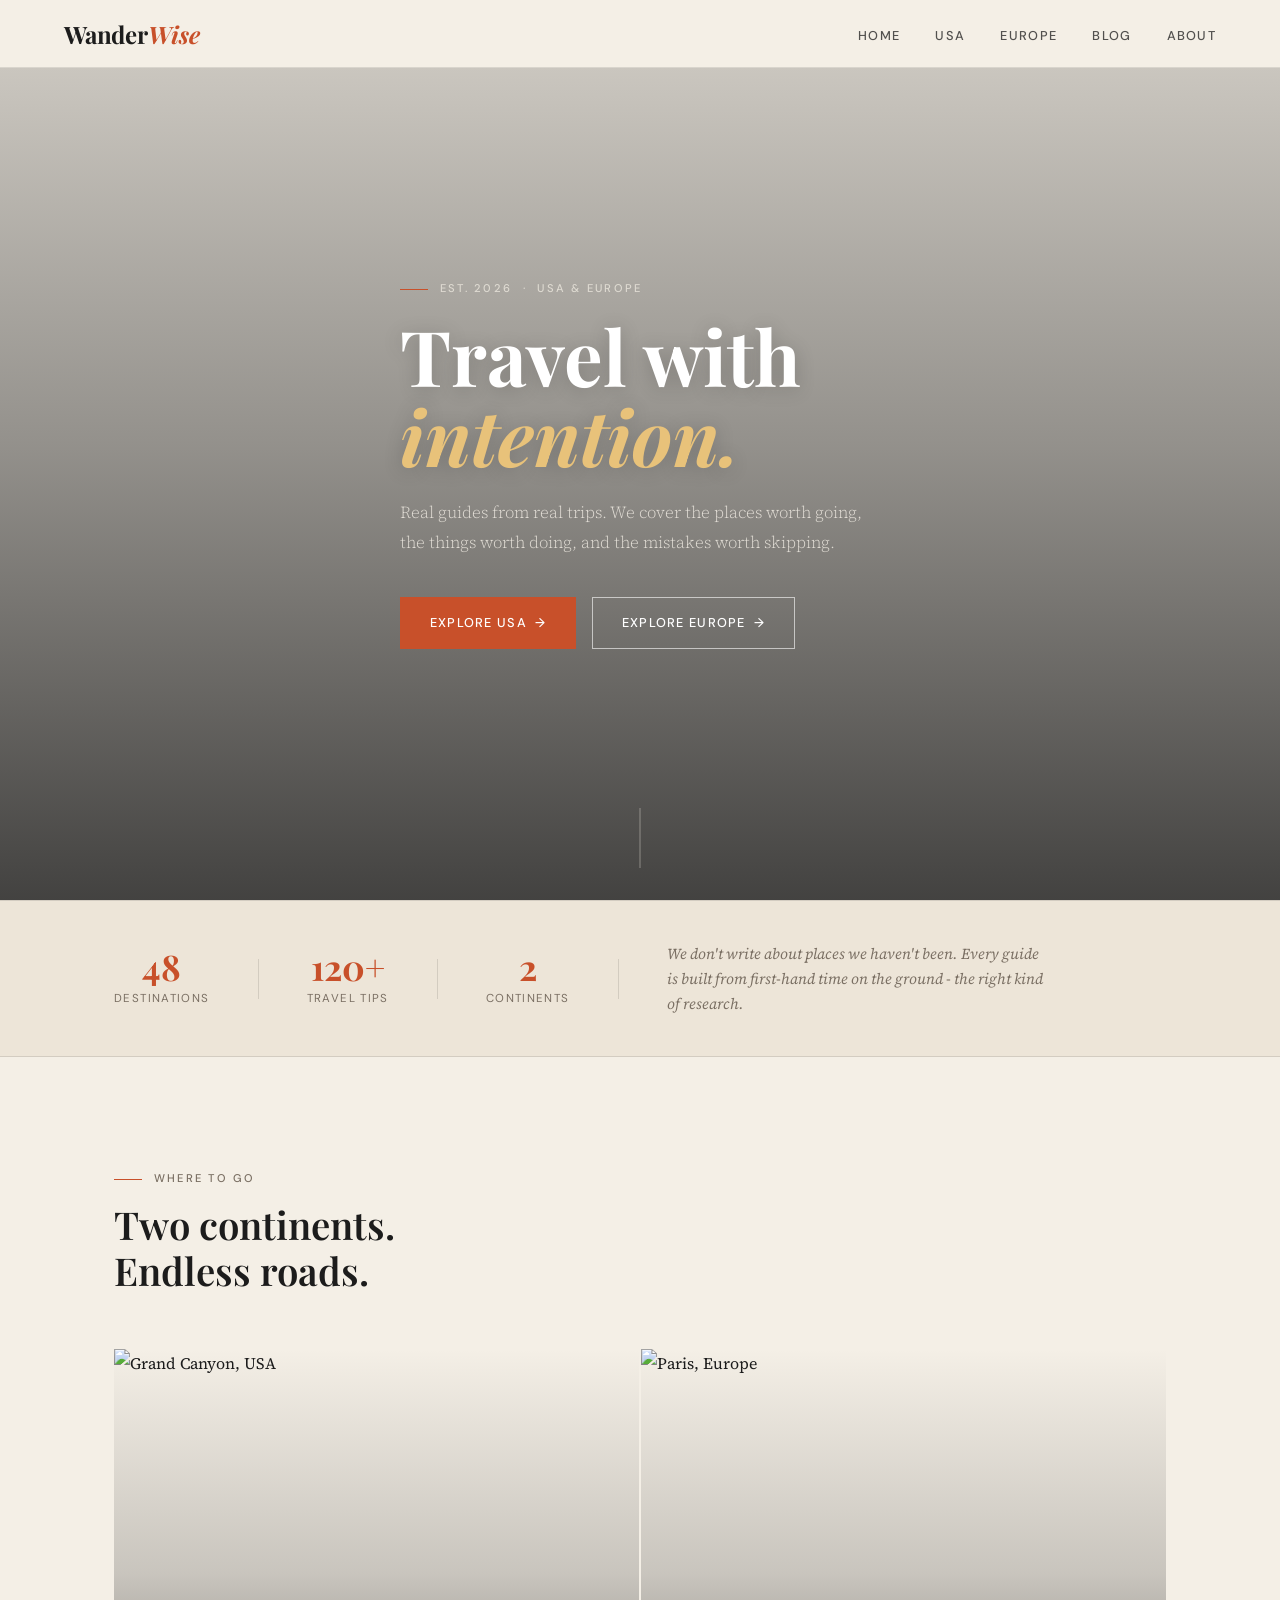
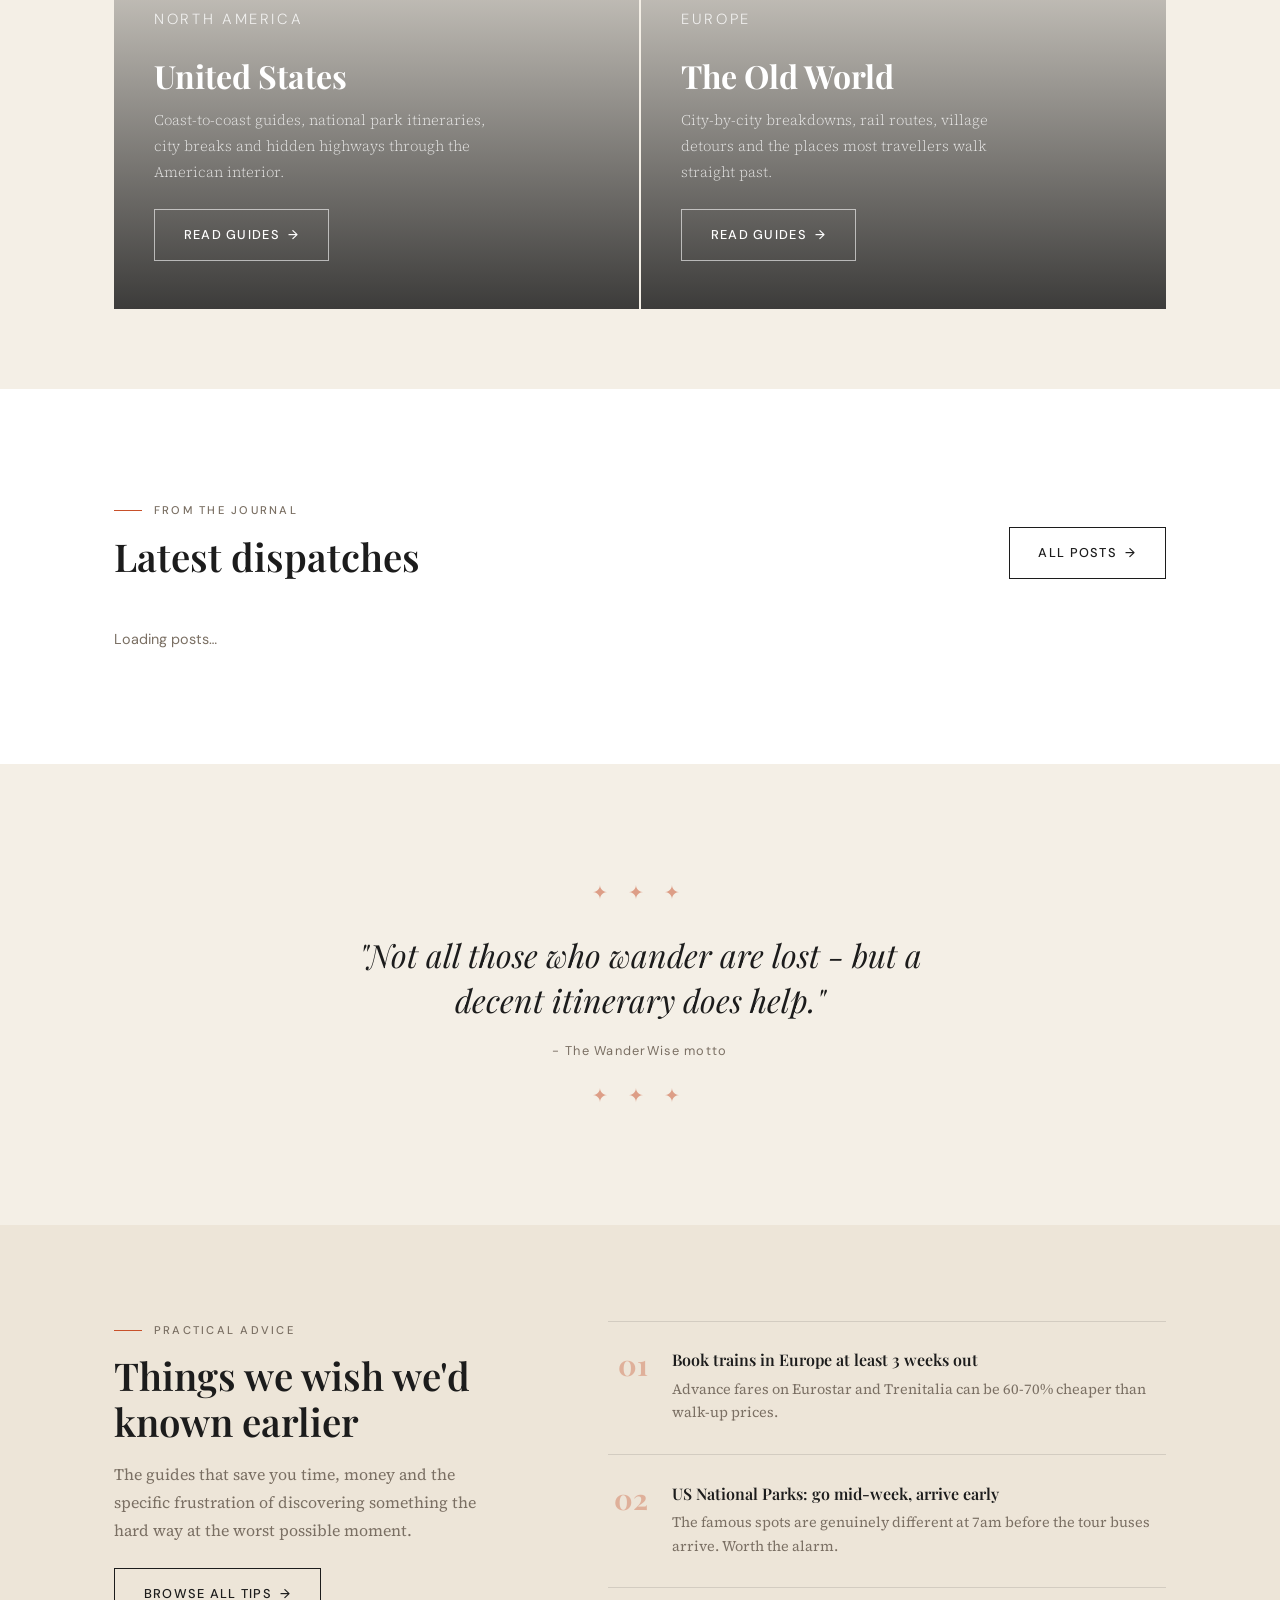
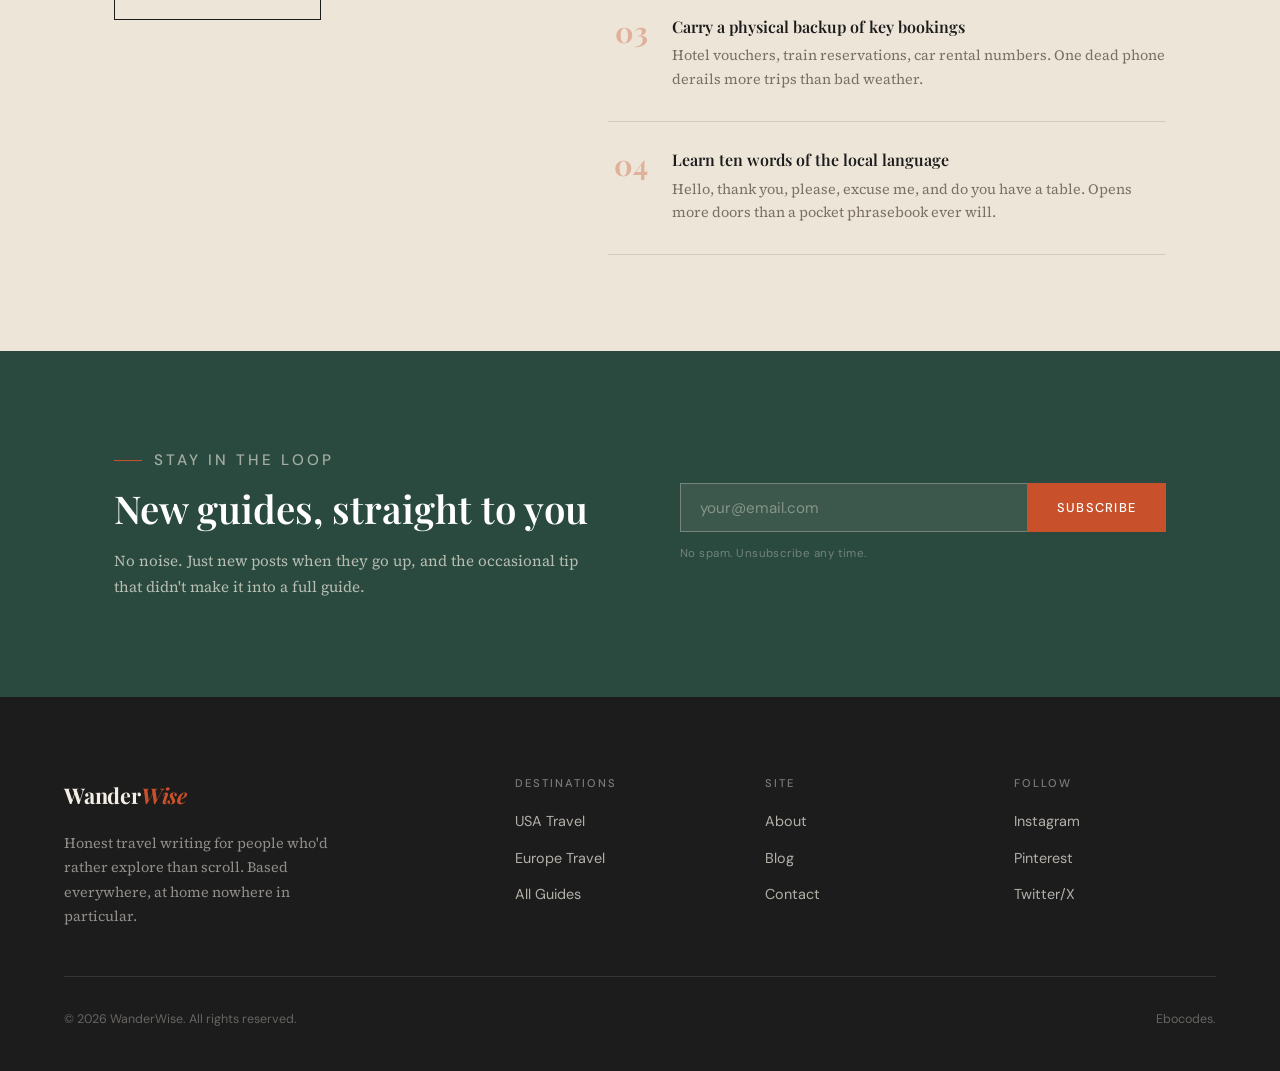
==== index.html @ 1369a779 "initial commit" ====
<!DOCTYPE html>
<html lang="en">

<head>
  <meta charset="UTF-8">
  <meta name="viewport" content="width=device-width, initial-scale=1.0">
  <title>WanderWise - Travel Guides for USA & Europe</title>
  <meta name="description" content="Honest travel guides, practical itineraries and tips for exploring the United States and Europe. Written by travellers, for travellers.">
  <link rel="stylesheet" href="css/global.css">
  <link rel="stylesheet" href="css/style.css">
  <link rel="apple-touch-icon" sizes="180x180" href="apple-touch-icon.png">
  <link rel="icon" type="image/png" sizes="32x32" href="favicon-32x32.png">
  <link rel="icon" type="image/png" sizes="16x16" href="favicon-16x16.png">
  <link rel="manifest" href="site.webmanifest">
</head>

<body>

  <!-- NAVIGATION -->
  <nav class="site-nav" role="navigation" aria-label="Main navigation">
    <a href="index.html" class="nav-logo">Wander<span>Wise</span></a>
    <ul class="nav-links" role="list">
      <li><a href="index.html">Home</a></li>
      <li><a href="pages/usa.html">USA</a></li>
      <li><a href="pages/europe.html">Europe</a></li>
      <li><a href="pages/blog.html">Blog</a></li>
      <li><a href="pages/about.html">About</a></li>
    </ul>
    <button class="nav-burger" id="nav-burger" aria-label="Open menu" aria-expanded="false">
      <span></span><span></span><span></span>
    </button>
  </nav>
  <div class="nav-drawer" id="nav-drawer" role="navigation" aria-label="Mobile navigation">
    <a href="index.html">Home</a>
    <a href="pages/usa.html">USA Travel</a>
    <a href="pages/europe.html">Europe Travel</a>
    <a href="pages/blog.html">Blog</a>
    <a href="pages/about.html">About</a>
  </div>

  <main>

    <!-- HERO -->
    <section class="hero" aria-label="Hero">
      <div class="hero-bg" aria-hidden="true">
        <img src="https://images.unsplash.com/photo-1476514525535-07fb3b4ae5f1?w=1600&q=85" alt="Aerial view of road through landscape" class="hero-img">
        <div class="hero-overlay"></div>
      </div>
      <div class="hero-content container">
        <div class="hero-text">
          <p class="section-label" style="color:rgba(244,239,230,0.7);">Est. 2026 &nbsp;·&nbsp; USA &amp; Europe</p>
          <h1>Travel with<br><em>intention.</em></h1>
          <p class="hero-sub">Real guides from real trips. We cover the places worth going, the things worth doing, and the mistakes worth skipping.</p>
          <div class="hero-ctas">
            <a href="pages/usa.html" class="btn btn-filled">Explore USA <span class="arr">→</span></a>
            <a href="pages/europe.html" class="btn btn-light">Explore Europe <span class="arr">→</span></a>
          </div>
        </div>
      </div>
      <div class="hero-scroll" aria-hidden="true"><span></span></div>
    </section>

    <!-- INTRO STRIP -->
    <section class="intro-strip">
      <div class="container">
        <div class="intro-strip-inner">
          <div class="intro-stat">
            <span class="stat-num">48</span>
            <span class="stat-label">Destinations</span>
          </div>
          <div class="intro-divider"></div>
          <div class="intro-stat">
            <span class="stat-num">120+</span>
            <span class="stat-label">Travel Tips</span>
          </div>
          <div class="intro-divider"></div>
          <div class="intro-stat">
            <span class="stat-num">2</span>
            <span class="stat-label">Continents</span>
          </div>
          <div class="intro-divider"></div>
          <p class="intro-tagline">We don't write about places we haven't been. Every guide is built from first-hand time on the ground - the right kind of research.</p>
        </div>
      </div>
    </section>

    <!-- FEATURED DESTINATIONS -->
    <section class="destinations-section">
      <div class="container">
        <div class="section-header">
          <p class="section-label">Where to go</p>
          <h2>Two continents.<br>Endless roads.</h2>
        </div>
        <div class="dest-grid">
          <a href="pages/usa.html" class="dest-card dest-usa">
            <div class="dest-img-wrap">
              <img src="https://images.unsplash.com/photo-1485738422979-f5c462d49f74?w=900&q=80" alt="Grand Canyon, USA" loading="lazy">
              <div class="dest-overlay"></div>
            </div>
            <div class="dest-body">
              <p class="dest-eyebrow">North America</p>
              <h3>United States</h3>
              <p>Coast-to-coast guides, national park itineraries, city breaks and hidden highways through the American interior.</p>
              <span class="dest-link btn btn-light">Read guides <span class="arr">→</span></span>
            </div>
          </a>
          <a href="pages/europe.html" class="dest-card dest-europe">
            <div class="dest-img-wrap">
              <img src="https://images.unsplash.com/photo-1499856871958-5b9627545d1a?w=900&q=80" alt="Paris, Europe" loading="lazy">
              <div class="dest-overlay"></div>
            </div>
            <div class="dest-body">
              <p class="dest-eyebrow">Europe</p>
              <h3>The Old World</h3>
              <p>City-by-city breakdowns, rail routes, village detours and the places most travellers walk straight past.</p>
              <span class="dest-link btn btn-light">Read guides <span class="arr">→</span></span>
            </div>
          </a>
        </div>
      </div>
    </section>

    <!-- LATEST POSTS -->
    <section class="posts-section">
      <div class="container">
        <div class="posts-header">
          <div>
            <p class="section-label">From the journal</p>
            <h2>Latest dispatches</h2>
          </div>
          <a href="pages/blog.html" class="btn btn-outline">All posts <span class="arr">→</span></a>
        </div>
        <div class="posts-grid" id="home-posts">
          <div class="posts-loading">Loading posts…</div>
        </div>
      </div>
    </section>

    <!-- PULL QUOTE -->
    <section class="quote-section">
      <div class="container">
        <div class="ornament">✦ ✦ ✦</div>
        <blockquote class="pull-quote">
          <p>"Not all those who wander are lost - but a decent itinerary does help."</p>
          <cite>- The WanderWise motto</cite>
        </blockquote>
        <div class="ornament">✦ ✦ ✦</div>
      </div>
    </section>

    <!-- TIPS PREVIEW -->
    <section class="tips-section">
      <div class="container">
        <div class="tips-inner">
          <div class="tips-text">
            <p class="section-label">Practical advice</p>
            <h2>Things we wish we'd known earlier</h2>
            <p>The guides that save you time, money and the specific frustration of discovering something the hard way at the worst possible moment.</p>
            <a href="pages/blog.html" class="btn btn-outline" style="margin-top:1.5rem">Browse all tips <span class="arr">→</span></a>
          </div>
          <div class="tips-list">
            <div class="tip-item"><span class="tip-num">01</span><div><h4>Book trains in Europe at least 3 weeks out</h4><p>Advance fares on Eurostar and Trenitalia can be 60-70% cheaper than walk-up prices.</p></div></div>
            <div class="tip-item"><span class="tip-num">02</span><div><h4>US National Parks: go mid-week, arrive early</h4><p>The famous spots are genuinely different at 7am before the tour buses arrive. Worth the alarm.</p></div></div>
            <div class="tip-item"><span class="tip-num">03</span><div><h4>Carry a physical backup of key bookings</h4><p>Hotel vouchers, train reservations, car rental numbers. One dead phone derails more trips than bad weather.</p></div></div>
            <div class="tip-item"><span class="tip-num">04</span><div><h4>Learn ten words of the local language</h4><p>Hello, thank you, please, excuse me, and do you have a table. Opens more doors than a pocket phrasebook ever will.</p></div></div>
          </div>
        </div>
      </div>
    </section>

    <!-- NEWSLETTER -->
    <section class="newsletter-section">
      <div class="container">
        <div class="newsletter-inner">
          <div class="newsletter-text">
            <p class="section-label" style="color:rgba(244,239,230,0.6);">Stay in the loop</p>
            <h2>New guides, straight to you</h2>
            <p>No noise. Just new posts when they go up, and the occasional tip that didn't make it into a full guide.</p>
          </div>
          <form class="newsletter-form" onsubmit="handleSubscribe(event)">
            <div class="newsletter-field">
              <input type="email" placeholder="your@email.com" required aria-label="Email address">
              <button type="submit" class="btn btn-filled">Subscribe</button>
            </div>
            <p class="newsletter-small">No spam. Unsubscribe any time.</p>
          </form>
        </div>
      </div>
    </section>

  </main>

  <!-- FOOTER -->
  <footer class="site-footer">
    <div class="footer-grid">
      <div class="footer-brand">
        <a href="index.html" class="nav-logo">Wander<span>Wise</span></a>
        <p>Honest travel writing for people who'd rather explore than scroll. Based everywhere, at home nowhere in particular.</p>
      </div>
      <div class="footer-col"><h4>Destinations</h4><a href="pages/usa.html">USA Travel</a><a href="pages/europe.html">Europe Travel</a><a href="pages/blog.html">All Guides</a></div>
      <div class="footer-col"><h4>Site</h4><a href="pages/about.html">About</a><a href="pages/blog.html">Blog</a><a href="pages/about.html#contact">Contact</a></div>
      <div class="footer-col"><h4>Follow</h4><a href="#">Instagram</a><a href="#">Pinterest</a><a href="#">Twitter/X</a></div>
    </div>
    <div class="footer-bottom">
      <span>© 2026 WanderWise. All rights reserved.</span>
      <span>Ebocodes.</span>
    </div>
  </footer>

  <script type="module">
    import '/js/global.js';

    async function init() {
      const grid = document.getElementById('home-posts');
      await WW.seedIfEmpty();
      const posts = await WW.getPosts();
      const latest = posts.slice(0, 3);
      if (!latest.length) {
        grid.innerHTML = '<p style="color:var(--warm-grey);font-family:var(--sans);font-size:0.9rem;">No posts yet. Check back soon.</p>';
        return;
      }
      grid.innerHTML = latest.map((p, i) =>
        `<div class="home-post-card${i === 0 ? ' home-post-featured' : ''}">${WW.renderCard(p)}</div>`
      ).join('');
    }
    init();

    window.handleSubscribe = (e) => {
      e.preventDefault();
      const btn = e.target.querySelector('button');
      btn.textContent = 'Subscribed ✓';
      btn.disabled = true;
      e.target.querySelector('input').value = '';
    };
  </script>
</body>
</html>
---- css/global.css ----
@import url('https://fonts.googleapis.com/css2?family=Playfair+Display:ital,wght@0,400;0,600;0,700;1,400;1,600&family=Source+Serif+4:ital,opsz,wght@0,8..60,300;0,8..60,400;0,8..60,600;1,8..60,300;1,8..60,400&family=DM+Sans:wght@300;400;500&display=swap');

/* ── TOKENS ── */
:root {
  --ink: #1C1C1C;
  --parchment: #F4EFE6;
  --parchment2: #EDE5D8;
  --sienna: #C8502A;
  --sienna-d: #A83E1E;
  --forest: #2B4A3F;
  --gold: #D4A84B;
  --warm-grey: #7A6F63;
  --white: #FFFFFF;
  --border: rgba(28, 28, 28, 0.12);

  --serif-display: 'Playfair Display', Georgia, serif;
  --serif-body: 'Source Serif 4', Georgia, serif;
  --sans: 'DM Sans', system-ui, sans-serif;

  --nav-h: 68px;
  --max-w: 1180px;
  --col: 680px;
}

/* ── RESET ── */
*,
*::before,
*::after {
  box-sizing: border-box;
  margin: 0;
  padding: 0;
}

html {
  scroll-behavior: smooth;
  font-size: 16px;
}

body {
  font-family: var(--serif-body);
  background: var(--parchment);
  color: var(--ink);
  line-height: 1.75;
  -webkit-font-smoothing: antialiased;
  -moz-osx-font-smoothing: grayscale;
}

img {
  display: block;
  max-width: 100%;
  height: auto;
}

a {
  color: inherit;
  text-decoration: none;
}

ul {
  list-style: none;
}

button {
  cursor: pointer;
  font-family: inherit;
  border: none;
  background: none;
}

/* ── GLOBAL NAV ── */
.site-nav {
  position: fixed;
  top: 0;
  left: 0;
  right: 0;
  z-index: 200;
  height: var(--nav-h);
  display: flex;
  align-items: center;
  justify-content: space-between;
  padding: 0 5vw;
  background: var(--parchment);
  border-bottom: 1px solid var(--border);
  transition: box-shadow 0.4s;
}

.site-nav.raised {
  box-shadow: 0 2px 28px rgba(28, 28, 28, 0.07);
}

.nav-logo {
  font-family: var(--serif-display);
  font-size: 1.5rem;
  font-weight: 700;
  color: var(--ink);
  letter-spacing: -0.01em;
}

.nav-logo span {
  color: var(--sienna);
  font-style: italic;
}

.nav-links {
  display: flex;
  align-items: center;
  gap: 2.2rem;
}

.nav-links a {
  font-family: var(--sans);
  font-size: 0.8rem;
  font-weight: 500;
  letter-spacing: 0.1em;
  text-transform: uppercase;
  color: var(--ink);
  opacity: 0.75;
  transition: opacity 0.2s, color 0.2s;
  position: relative;
}

.nav-links a::after {
  content: '';
  position: absolute;
  bottom: -3px;
  left: 0;
  right: 100%;
  height: 1px;
  background: var(--sienna);
  transition: right 0.3s ease;
}

.nav-links a:hover {
  opacity: 1;
}

.nav-links a:hover::after {
  right: 0;
}

.nav-links a.active {
  opacity: 1;
  color: var(--sienna);
}

.nav-burger {
  display: none;
  flex-direction: column;
  gap: 5px;
  padding: 4px;
  background: none;
  border: none;
}

.nav-burger span {
  display: block;
  width: 22px;
  height: 1.5px;
  background: var(--ink);
  transition: 0.3s;
}

/* ── MOBILE NAV DRAWER ── */
.nav-drawer {
  display: none;
  position: fixed;
  top: var(--nav-h);
  left: 0;
  right: 0;
  background: var(--parchment);
  border-bottom: 1px solid var(--border);
  padding: 1.5rem 5vw 2rem;
  z-index: 199;
  flex-direction: column;
  gap: 1.2rem;
}

.nav-drawer.open {
  display: flex;
}

.nav-drawer a {
  font-family: var(--sans);
  font-size: 1rem;
  font-weight: 500;
  letter-spacing: 0.08em;
  text-transform: uppercase;
  color: var(--ink);
  opacity: 0.8;
}

/* ── LAYOUT HELPERS ── */
.container {
  max-width: var(--max-w);
  margin: 0 auto;
  padding: 0 5vw;
}

.col-text {
  max-width: var(--col);
  margin: 0 auto;
}

/* ── SECTION LABELS ── */
.section-label {
  font-family: var(--sans);
  font-size: 0.7rem;
  font-weight: 500;
  letter-spacing: 0.2em;
  text-transform: uppercase;
  color: var(--warm-grey);
  display: flex;
  align-items: center;
  gap: 0.75rem;
}

.section-label::before {
  content: '';
  display: inline-block;
  width: 28px;
  height: 1px;
  background: var(--sienna);
}

/* ── HEADINGS ── */
h1,
h2,
h3,
h4 {
  font-family: var(--serif-display);
  line-height: 1.2;
}

h1 {
  font-size: clamp(2.4rem, 5vw, 4rem);
  font-weight: 700;
}

h2 {
  font-size: clamp(1.8rem, 3vw, 2.6rem);
  font-weight: 600;
}

h3 {
  font-size: clamp(1.2rem, 2vw, 1.5rem);
  font-weight: 600;
}

/* ── BUTTONS ── */
.btn {
  display: inline-flex;
  align-items: center;
  gap: 0.5rem;
  font-family: var(--sans);
  font-size: 0.8rem;
  font-weight: 500;
  letter-spacing: 0.1em;
  text-transform: uppercase;
  padding: 0.85rem 1.8rem;
  border: 1.5px solid currentColor;
  transition: background 0.25s, color 0.25s;
}

.btn-filled {
  background: var(--sienna);
  color: var(--white);
  border-color: var(--sienna);
}

.btn-filled:hover {
  background: var(--sienna-d);
  border-color: var(--sienna-d);
}

.btn-outline {
  color: var(--ink);
}

.btn-outline:hover {
  background: var(--ink);
  color: var(--parchment);
}

.btn-light {
  color: var(--white);
  border-color: rgba(255, 255, 255, 0.6);
}

.btn-light:hover {
  background: var(--white);
  color: var(--ink);
}

/* Arrow icon on buttons */
.btn .arr {
  font-style: normal;
  transition: transform 0.25s;
}

.btn:hover .arr {
  transform: translateX(4px);
}

/* ── POST CARDS ── */
.post-card {
  display: block;
}

.post-card-img {
  width: 100%;
  aspect-ratio: 16/10;
  object-fit: cover;
  transition: transform 0.5s ease;
}

.post-card-wrap {
  overflow: hidden;
}

.post-card:hover .post-card-img {
  transform: scale(1.04);
}

.post-card-meta {
  display: flex;
  align-items: center;
  gap: 0.75rem;
  margin: 1rem 0 0.5rem;
  font-family: var(--sans);
  font-size: 0.72rem;
  font-weight: 500;
  letter-spacing: 0.12em;
  text-transform: uppercase;
  color: var(--warm-grey);
}

.post-card-cat {
  color: var(--sienna);
  border-bottom: 1px solid var(--sienna);
  padding-bottom: 1px;
}

.post-card h3 {
  font-size: 1.15rem;
  font-weight: 600;
  line-height: 1.3;
  margin-bottom: 0.5rem;
  transition: color 0.2s;
}

.post-card:hover h3 {
  color: var(--sienna);
}

.post-card p {
  font-size: 0.9rem;
  color: var(--warm-grey);
  line-height: 1.65;
  display: -webkit-box;
  -webkit-line-clamp: 2;
  -webkit-box-orient: vertical;
  overflow: hidden;
}

/* ── FOOTER ── */
.site-footer {
  background: var(--ink);
  color: var(--parchment);
  padding: 5rem 5vw 2.5rem;
}

.footer-grid {
  max-width: var(--max-w);
  margin: 0 auto;
  display: grid;
  grid-template-columns: 2fr 1fr 1fr 1fr;
  gap: 3rem;
  padding-bottom: 3rem;
  border-bottom: 1px solid rgba(244, 239, 230, 0.12);
}

.footer-brand .nav-logo {
  color: var(--parchment);
  font-size: 1.35rem;
}

.footer-brand p {
  font-size: 0.9rem;
  color: rgba(244, 239, 230, 0.55);
  margin-top: 1rem;
  max-width: 280px;
  line-height: 1.7;
  font-family: var(--serif-body);
}

.footer-col h4 {
  font-family: var(--sans);
  font-size: 0.7rem;
  font-weight: 500;
  letter-spacing: 0.18em;
  text-transform: uppercase;
  color: rgba(244, 239, 230, 0.45);
  margin-bottom: 1.2rem;
}

.footer-col a {
  display: block;
  font-family: var(--sans);
  font-size: 0.9rem;
  color: rgba(244, 239, 230, 0.7);
  margin-bottom: 0.7rem;
  transition: color 0.2s;
}

.footer-col a:hover {
  color: var(--parchment);
}

.footer-bottom {
  max-width: var(--max-w);
  margin: 2rem auto 0;
  display: flex;
  justify-content: space-between;
  align-items: center;
  font-family: var(--sans);
  font-size: 0.78rem;
  color: rgba(244, 239, 230, 0.35);
}

/* ── DIVIDERS ── */
.ornament {
  text-align: center;
  color: var(--sienna);
  font-size: 1.2rem;
  letter-spacing: 0.5rem;
  margin: 1rem 0;
  opacity: 0.5;
}

/* ── RESPONSIVE ── */
@media (max-width: 900px) {
  .nav-links {
    display: none;
  }

  .nav-burger {
    display: flex;
  }

  .footer-grid {
    grid-template-columns: 1fr 1fr;
  }
}

@media (max-width: 560px) {
  .footer-grid {
    grid-template-columns: 1fr;
  }

  .footer-bottom {
    flex-direction: column;
    gap: 0.5rem;
    text-align: center;
  }
}
---- css/style.css ----
/* home.css */

/* ── HERO ── */
.hero {
  position: relative;
  min-height: 100vh;
  display: flex;
  align-items: center;
  padding-top: calc(var(--nav-h) + 2rem);
  padding-bottom: 8vh;
  overflow: hidden;
}

.hero-bg {
  position: absolute;
  inset: 0;
  z-index: 0;
}

.hero-img {
  width: 100%;
  height: 100%;
  object-fit: cover;
  object-position: center 40%;
}

.hero-overlay {
  position: absolute;
  inset: 0;
  background: linear-gradient(to top,
      rgba(28, 28, 28, 0.82) 0%,
      rgba(28, 28, 28, 0.45) 50%,
      rgba(28, 28, 28, 0.15) 100%);
}

.hero-content {
  position: relative;
  z-index: 1;
}

.hero-text {
  max-width: 620px;
}

.hero-text h1 {
  color: var(--white);
  font-size: clamp(3rem, 6vw, 5rem);
  line-height: 1.05;
  margin: 1rem 0 1.4rem;
  text-shadow: 0 2px 20px rgba(0, 0, 0, 0.2);
}

.hero-text h1 em {
  font-style: italic;
  color: #e8c27a;
}

.hero-sub {
  color: rgba(244, 239, 230, 0.82);
  font-size: 1.05rem;
  max-width: 480px;
  margin-bottom: 2.5rem;
  font-weight: 300;
}

.hero-ctas {
  display: flex;
  flex-wrap: wrap;
  gap: 1rem;
}

/* Scroll indicator */
.hero-scroll {
  position: absolute;
  bottom: 2rem;
  left: 50%;
  transform: translateX(-50%);
  z-index: 1;
}

.hero-scroll span {
  display: block;
  width: 1px;
  height: 60px;
  background: rgba(244, 239, 230, 0.4);
  margin: 0 auto;
  animation: scrollPulse 2.2s ease-in-out infinite;
}

@keyframes scrollPulse {

  0%,
  100% {
    transform: scaleY(1);
    opacity: 0.4;
  }

  50% {
    transform: scaleY(0.4) translateY(-10px);
    opacity: 0.9;
  }
}

/* ── INTRO STRIP ── */
.intro-strip {
  background: var(--parchment2);
  border-top: 1px solid var(--border);
  border-bottom: 1px solid var(--border);
  padding: 2.5rem 0;
}

.intro-strip-inner {
  display: flex;
  align-items: center;
  gap: 3rem;
  flex-wrap: wrap;
}

.intro-stat {
  display: flex;
  flex-direction: column;
  align-items: center;
  flex-shrink: 0;
}

.stat-num {
  font-family: var(--serif-display);
  font-size: 2.2rem;
  font-weight: 700;
  color: var(--sienna);
  line-height: 1;
}

.stat-label {
  font-family: var(--sans);
  font-size: 0.72rem;
  letter-spacing: 0.12em;
  text-transform: uppercase;
  color: var(--warm-grey);
  margin-top: 0.3rem;
}

.intro-divider {
  width: 1px;
  height: 40px;
  background: var(--border);
  flex-shrink: 0;
}

.intro-tagline {
  font-size: 0.95rem;
  color: var(--warm-grey);
  font-style: italic;
  max-width: 380px;
  line-height: 1.65;
}

/* ── DESTINATIONS ── */
.destinations-section {
  padding: 7rem 0 5rem;
}

.section-header {
  margin-bottom: 3.5rem;
}

.section-header h2 {
  margin-top: 0.75rem;
}

.dest-grid {
  display: grid;
  grid-template-columns: 1fr 1fr;
  gap: 2px;
}

.dest-card {
  position: relative;
  overflow: hidden;
  min-height: 560px;
  display: flex;
  align-items: flex-end;
}

.dest-img-wrap {
  position: absolute;
  inset: 0;
}

.dest-img-wrap img {
  width: 100%;
  height: 100%;
  object-fit: cover;
  transition: transform 0.7s cubic-bezier(0.25, 0.46, 0.45, 0.94);
}

.dest-card:hover .dest-img-wrap img {
  transform: scale(1.06);
}

.dest-overlay {
  position: absolute;
  inset: 0;
  background: linear-gradient(to top, rgba(28, 28, 28, 0.85) 0%, rgba(28, 28, 28, 0.2) 60%, transparent 100%);
  transition: opacity 0.4s;
}

.dest-card:hover .dest-overlay {
  opacity: 0.9;
}

.dest-body {
  position: relative;
  z-index: 1;
  padding: 3rem 2.5rem;
  color: var(--white);
}

.dest-eyebrow {
  font-family: var(--sans);
  font-size: 0.7rem;
  letter-spacing: 0.18em;
  text-transform: uppercase;
  opacity: 0.65;
  margin-bottom: 0.5rem;
}

.dest-body h3 {
  font-size: 2rem;
  font-weight: 700;
  margin-bottom: 0.8rem;
  color: var(--white);
}

.dest-body p {
  font-size: 0.92rem;
  opacity: 0.8;
  max-width: 340px;
  margin-bottom: 1.5rem;
  font-weight: 300;
}

.dest-link {
  pointer-events: none;
}

/* ── POSTS ── */
.posts-section {
  padding: 7rem 0;
  background: var(--white);
}

.posts-header {
  display: flex;
  justify-content: space-between;
  align-items: flex-end;
  margin-bottom: 3rem;
  gap: 1rem;
  flex-wrap: wrap;
}

.posts-header h2 {
  margin-top: 0.75rem;
}

.posts-grid {
  display: grid;
  grid-template-columns: repeat(3, 1fr);
  gap: 2.5rem 2rem;
}

.home-post-card {}

.home-post-featured {}

.posts-loading {
  font-family: var(--sans);
  font-size: 0.9rem;
  color: var(--warm-grey);
  grid-column: 1/-1;
}

/* ── PULL QUOTE ── */
.quote-section {
  padding: 6rem 0;
  text-align: center;
}

.pull-quote p {
  font-family: var(--serif-display);
  font-size: clamp(1.4rem, 3vw, 2rem);
  font-style: italic;
  font-weight: 400;
  color: var(--ink);
  max-width: 640px;
  margin: 1.5rem auto 0.75rem;
  line-height: 1.4;
}

.pull-quote cite {
  font-family: var(--sans);
  font-size: 0.8rem;
  letter-spacing: 0.1em;
  color: var(--warm-grey);
  font-style: normal;
}

/* ── TIPS ── */
.tips-section {
  padding: 6rem 0;
  background: var(--parchment2);
}

.tips-inner {
  display: grid;
  grid-template-columns: 1fr 1.4fr;
  gap: 6rem;
  align-items: start;
}

.tips-text h2 {
  margin-top: 0.75rem;
  margin-bottom: 1rem;
}

.tips-text p {
  color: var(--warm-grey);
}

.tips-list {
  display: flex;
  flex-direction: column;
  gap: 0;
}

.tip-item {
  display: flex;
  gap: 1.5rem;
  align-items: flex-start;
  padding: 1.8rem 0;
  border-bottom: 1px solid var(--border);
}

.tip-item:first-child {
  border-top: 1px solid var(--border);
}

.tip-num {
  font-family: var(--serif-display);
  font-size: 1.8rem;
  font-weight: 700;
  color: var(--sienna);
  opacity: 0.35;
  line-height: 1;
  flex-shrink: 0;
  width: 2.5rem;
  text-align: right;
}

.tip-item h4 {
  font-size: 1rem;
  font-weight: 600;
  margin-bottom: 0.4rem;
  line-height: 1.3;
}

.tip-item p {
  font-size: 0.9rem;
  color: var(--warm-grey);
  line-height: 1.65;
  margin: 0;
}

/* ── NEWSLETTER ── */
.newsletter-section {
  background: var(--forest);
  padding: 6rem 0;
  color: var(--white);
}

.newsletter-inner {
  display: grid;
  grid-template-columns: 1fr 1fr;
  gap: 5rem;
  align-items: center;
}

.newsletter-text h2 {
  color: var(--white);
  margin: 0.75rem 0 1rem;
}

.newsletter-text p {
  color: rgba(244, 239, 230, 0.7);
  font-size: 0.95rem;
}

.newsletter-field {
  display: flex;
  gap: 0;
}

.newsletter-field input {
  flex: 1;
  padding: 0.85rem 1.2rem;
  border: 1.5px solid rgba(244, 239, 230, 0.3);
  border-right: none;
  background: rgba(244, 239, 230, 0.08);
  color: var(--white);
  font-family: var(--sans);
  font-size: 0.95rem;
  outline: none;
  transition: border-color 0.2s;
}

.newsletter-field input::placeholder {
  color: rgba(244, 239, 230, 0.4);
}

.newsletter-field input:focus {
  border-color: rgba(244, 239, 230, 0.6);
}

.newsletter-field .btn-filled {
  flex-shrink: 0;
  white-space: nowrap;
}

.newsletter-small {
  font-family: var(--sans);
  font-size: 0.72rem;
  color: rgba(244, 239, 230, 0.35);
  margin-top: 0.75rem;
  letter-spacing: 0.04em;
}

/* ── RESPONSIVE ── */
@media (max-width: 900px) {
  .dest-grid {
    grid-template-columns: 1fr;
    gap: 2px;
  }

  .dest-card {
    min-height: 420px;
  }

  .posts-grid {
    grid-template-columns: 1fr 1fr;
  }

  .tips-inner {
    grid-template-columns: 1fr;
    gap: 3rem;
  }

  .newsletter-inner {
    grid-template-columns: 1fr;
    gap: 2.5rem;
  }

  .intro-strip-inner {
    justify-content: center;
  }
}

@media (max-width: 600px) {
  .posts-grid {
    grid-template-columns: 1fr;
  }

  .newsletter-field {
    flex-direction: column;
  }

  .newsletter-field input {
    border-right: 1.5px solid rgba(244, 239, 230, 0.3);
    border-bottom: none;
  }

  .hero-ctas {
    flex-direction: column;
  }

  .posts-header {
    flex-direction: column;
    align-items: flex-start;
  }
}
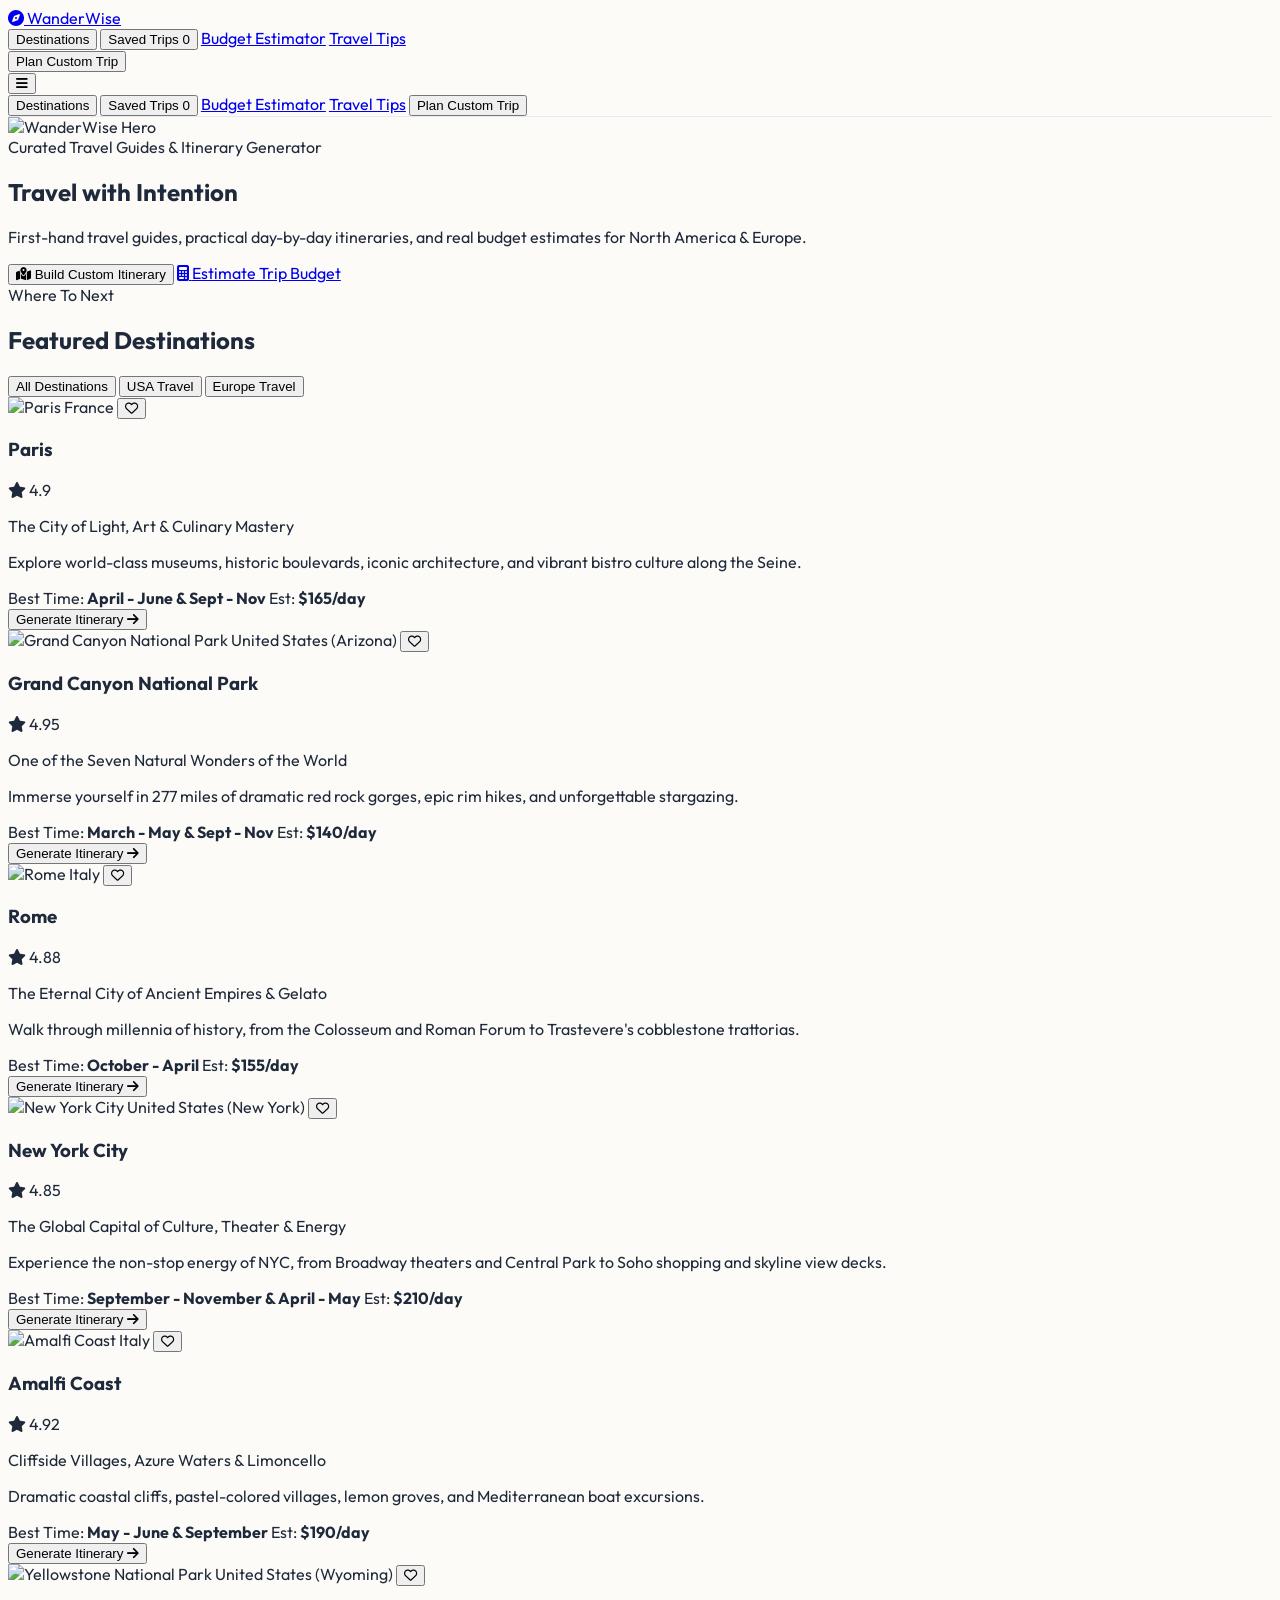
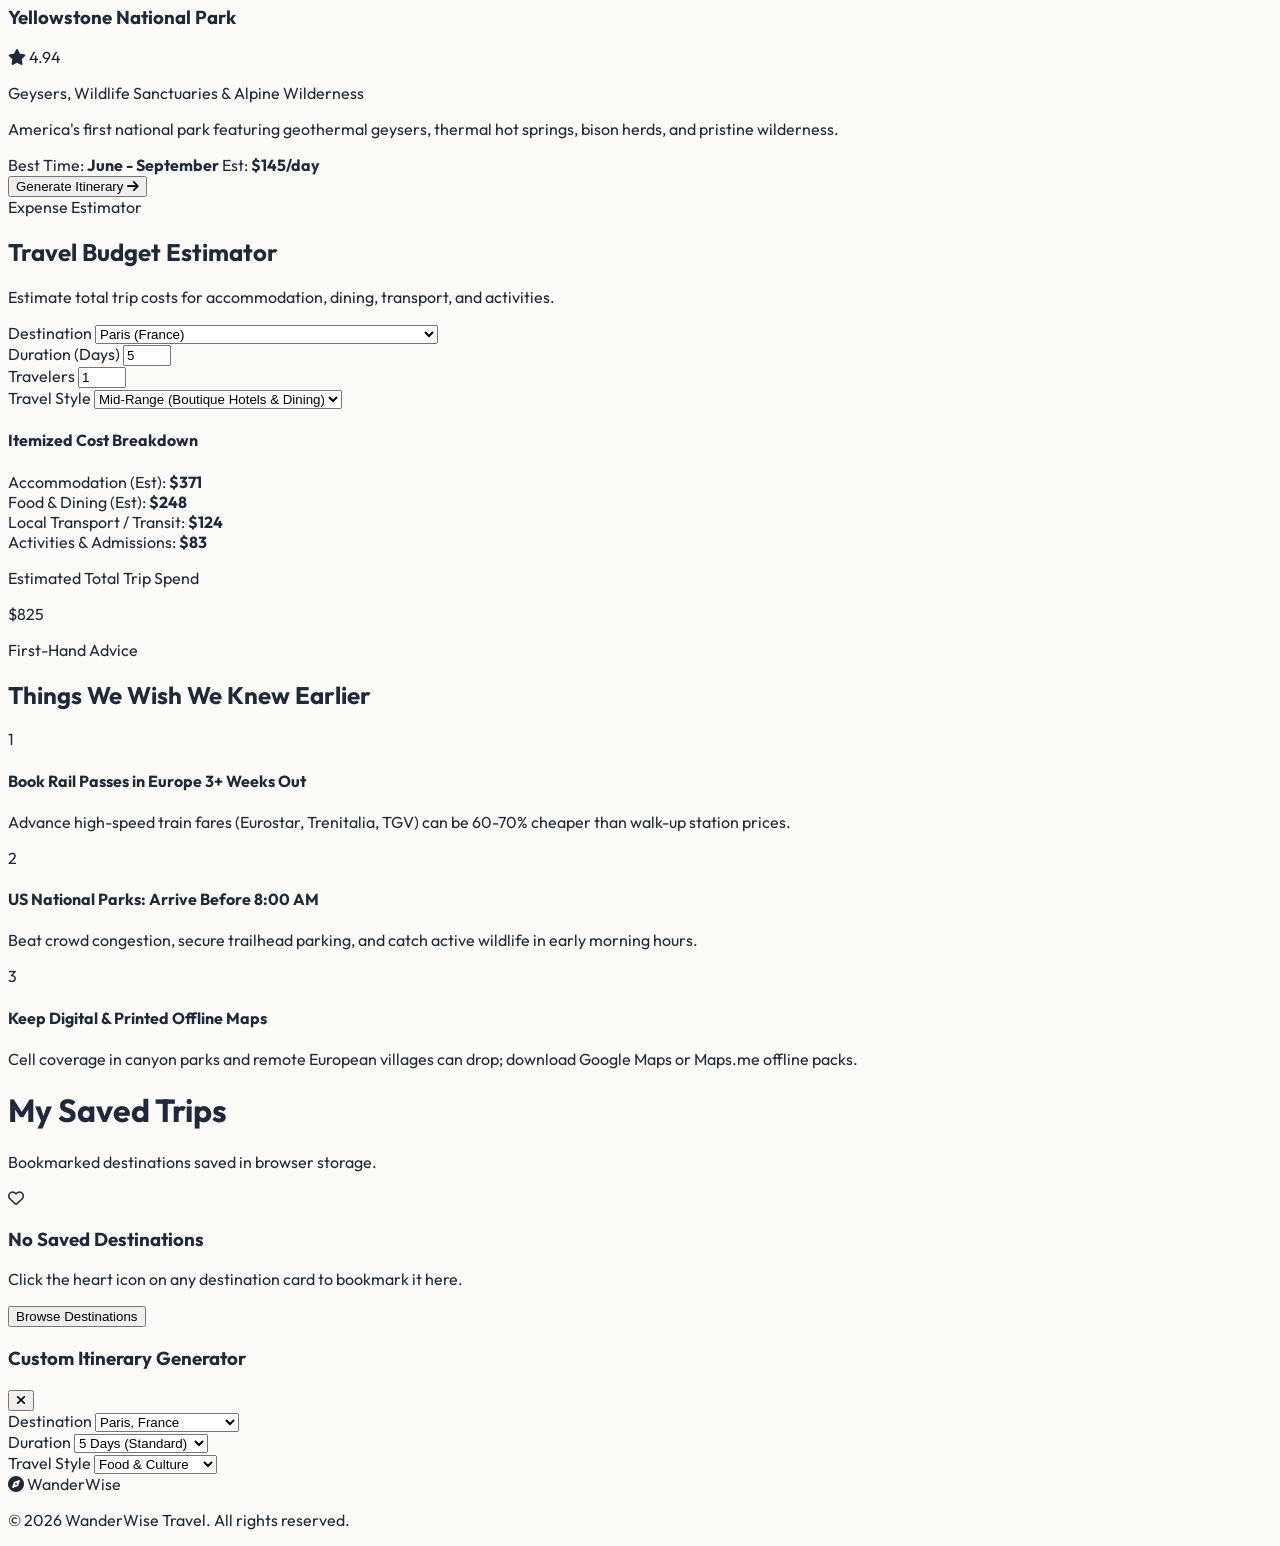
==== commit 1c0223a4: "Refactor architecture into clean modules and add interactive itinerary generator & travel budget cal" ====
--- a/index.html
+++ b/index.html
@@ -1,237 +1,333 @@
 <!DOCTYPE html>
 <html lang="en">
-
 <head>
-  <meta charset="UTF-8">
-  <meta name="viewport" content="width=device-width, initial-scale=1.0">
-  <title>WanderWise - Travel Guides for USA & Europe</title>
-  <meta name="description" content="Honest travel guides, practical itineraries and tips for exploring the United States and Europe. Written by travellers, for travellers.">
-  <link rel="stylesheet" href="css/global.css">
-  <link rel="stylesheet" href="css/style.css">
-  <link rel="apple-touch-icon" sizes="180x180" href="apple-touch-icon.png">
-  <link rel="icon" type="image/png" sizes="32x32" href="favicon-32x32.png">
-  <link rel="icon" type="image/png" sizes="16x16" href="favicon-16x16.png">
-  <link rel="manifest" href="site.webmanifest">
+    <meta charset="UTF-8">
+    <meta name="viewport" content="width=device-width, initial-scale=1.0">
+    
+    <title>WanderWise — Honest Travel Guides & Interactive Itinerary Planner</title>
+    <meta name="description" content="Explore custom day-by-day itineraries, real-time travel budget calculators, and honest destination guides for USA and Europe with WanderWise.">
+    <meta name="keywords" content="travel guides, itinerary planner, USA travel, Europe travel, travel budget calculator">
+
+    <!-- Schema.org JSON-LD -->
+    <script type="application/ld+json">
+    {
+      "@context": "https://schema.org",
+      "@type": "WebSite",
+      "name": "WanderWise",
+      "url": "https://wanderwiseguide.vercel.app",
+      "description": "Honest travel guides & custom itinerary planner for USA and Europe"
+    }
+    </script>
+
+    <!-- Google Fonts & FontAwesome -->
+    <link rel="preconnect" href="https://fonts.googleapis.com">
+    <link rel="preconnect" href="https://fonts.gstatic.com" crossorigin>
+    <link href="https://fonts.googleapis.com/css2?family=Outfit:wght@300;400;500;600;700;800;900&display=swap" rel="stylesheet">
+    <link rel="stylesheet" href="https://cdnjs.cloudflare.com/ajax/libs/font-awesome/6.4.0/css/all.min.css">
+    
+    <!-- Tailwind CSS CDN -->
+    <script src="https://cdn.tailwindcss.com"></script>
+    
+    <!-- Custom Stylesheet -->
+    <link rel="stylesheet" href="css/wanderwise-styles.css">
 </head>
-
-<body>
-
-  <!-- NAVIGATION -->
-  <nav class="site-nav" role="navigation" aria-label="Main navigation">
-    <a href="index.html" class="nav-logo">Wander<span>Wise</span></a>
-    <ul class="nav-links" role="list">
-      <li><a href="index.html">Home</a></li>
-      <li><a href="pages/usa.html">USA</a></li>
-      <li><a href="pages/europe.html">Europe</a></li>
-      <li><a href="pages/blog.html">Blog</a></li>
-      <li><a href="pages/about.html">About</a></li>
-    </ul>
-    <button class="nav-burger" id="nav-burger" aria-label="Open menu" aria-expanded="false">
-      <span></span><span></span><span></span>
-    </button>
-  </nav>
-  <div class="nav-drawer" id="nav-drawer" role="navigation" aria-label="Mobile navigation">
-    <a href="index.html">Home</a>
-    <a href="pages/usa.html">USA Travel</a>
-    <a href="pages/europe.html">Europe Travel</a>
-    <a href="pages/blog.html">Blog</a>
-    <a href="pages/about.html">About</a>
-  </div>
-
-  <main>
-
-    <!-- HERO -->
-    <section class="hero" aria-label="Hero">
-      <div class="hero-bg" aria-hidden="true">
-        <img src="https://images.unsplash.com/photo-1476514525535-07fb3b4ae5f1?w=1600&q=85" alt="Aerial view of road through landscape" class="hero-img">
-        <div class="hero-overlay"></div>
-      </div>
-      <div class="hero-content container">
-        <div class="hero-text">
-          <p class="section-label" style="color:rgba(244,239,230,0.7);">Est. 2026 &nbsp;·&nbsp; USA &amp; Europe</p>
-          <h1>Travel with<br><em>intention.</em></h1>
-          <p class="hero-sub">Real guides from real trips. We cover the places worth going, the things worth doing, and the mistakes worth skipping.</p>
-          <div class="hero-ctas">
-            <a href="pages/usa.html" class="btn btn-filled">Explore USA <span class="arr">→</span></a>
-            <a href="pages/europe.html" class="btn btn-light">Explore Europe <span class="arr">→</span></a>
-          </div>
-        </div>
-      </div>
-      <div class="hero-scroll" aria-hidden="true"><span></span></div>
-    </section>
-
-    <!-- INTRO STRIP -->
-    <section class="intro-strip">
-      <div class="container">
-        <div class="intro-strip-inner">
-          <div class="intro-stat">
-            <span class="stat-num">48</span>
-            <span class="stat-label">Destinations</span>
-          </div>
-          <div class="intro-divider"></div>
-          <div class="intro-stat">
-            <span class="stat-num">120+</span>
-            <span class="stat-label">Travel Tips</span>
-          </div>
-          <div class="intro-divider"></div>
-          <div class="intro-stat">
-            <span class="stat-num">2</span>
-            <span class="stat-label">Continents</span>
-          </div>
-          <div class="intro-divider"></div>
-          <p class="intro-tagline">We don't write about places we haven't been. Every guide is built from first-hand time on the ground - the right kind of research.</p>
-        </div>
-      </div>
-    </section>
-
-    <!-- FEATURED DESTINATIONS -->
-    <section class="destinations-section">
-      <div class="container">
-        <div class="section-header">
-          <p class="section-label">Where to go</p>
-          <h2>Two continents.<br>Endless roads.</h2>
-        </div>
-        <div class="dest-grid">
-          <a href="pages/usa.html" class="dest-card dest-usa">
-            <div class="dest-img-wrap">
-              <img src="https://images.unsplash.com/photo-1485738422979-f5c462d49f74?w=900&q=80" alt="Grand Canyon, USA" loading="lazy">
-              <div class="dest-overlay"></div>
-            </div>
-            <div class="dest-body">
-              <p class="dest-eyebrow">North America</p>
-              <h3>United States</h3>
-              <p>Coast-to-coast guides, national park itineraries, city breaks and hidden highways through the American interior.</p>
-              <span class="dest-link btn btn-light">Read guides <span class="arr">→</span></span>
-            </div>
-          </a>
-          <a href="pages/europe.html" class="dest-card dest-europe">
-            <div class="dest-img-wrap">
-              <img src="https://images.unsplash.com/photo-1499856871958-5b9627545d1a?w=900&q=80" alt="Paris, Europe" loading="lazy">
-              <div class="dest-overlay"></div>
-            </div>
-            <div class="dest-body">
-              <p class="dest-eyebrow">Europe</p>
-              <h3>The Old World</h3>
-              <p>City-by-city breakdowns, rail routes, village detours and the places most travellers walk straight past.</p>
-              <span class="dest-link btn btn-light">Read guides <span class="arr">→</span></span>
-            </div>
-          </a>
-        </div>
-      </div>
-    </section>
-
-    <!-- LATEST POSTS -->
-    <section class="posts-section">
-      <div class="container">
-        <div class="posts-header">
-          <div>
-            <p class="section-label">From the journal</p>
-            <h2>Latest dispatches</h2>
-          </div>
-          <a href="pages/blog.html" class="btn btn-outline">All posts <span class="arr">→</span></a>
-        </div>
-        <div class="posts-grid" id="home-posts">
-          <div class="posts-loading">Loading posts…</div>
-        </div>
-      </div>
-    </section>
-
-    <!-- PULL QUOTE -->
-    <section class="quote-section">
-      <div class="container">
-        <div class="ornament">✦ ✦ ✦</div>
-        <blockquote class="pull-quote">
-          <p>"Not all those who wander are lost - but a decent itinerary does help."</p>
-          <cite>- The WanderWise motto</cite>
-        </blockquote>
-        <div class="ornament">✦ ✦ ✦</div>
-      </div>
-    </section>
-
-    <!-- TIPS PREVIEW -->
-    <section class="tips-section">
-      <div class="container">
-        <div class="tips-inner">
-          <div class="tips-text">
-            <p class="section-label">Practical advice</p>
-            <h2>Things we wish we'd known earlier</h2>
-            <p>The guides that save you time, money and the specific frustration of discovering something the hard way at the worst possible moment.</p>
-            <a href="pages/blog.html" class="btn btn-outline" style="margin-top:1.5rem">Browse all tips <span class="arr">→</span></a>
-          </div>
-          <div class="tips-list">
-            <div class="tip-item"><span class="tip-num">01</span><div><h4>Book trains in Europe at least 3 weeks out</h4><p>Advance fares on Eurostar and Trenitalia can be 60-70% cheaper than walk-up prices.</p></div></div>
-            <div class="tip-item"><span class="tip-num">02</span><div><h4>US National Parks: go mid-week, arrive early</h4><p>The famous spots are genuinely different at 7am before the tour buses arrive. Worth the alarm.</p></div></div>
-            <div class="tip-item"><span class="tip-num">03</span><div><h4>Carry a physical backup of key bookings</h4><p>Hotel vouchers, train reservations, car rental numbers. One dead phone derails more trips than bad weather.</p></div></div>
-            <div class="tip-item"><span class="tip-num">04</span><div><h4>Learn ten words of the local language</h4><p>Hello, thank you, please, excuse me, and do you have a table. Opens more doors than a pocket phrasebook ever will.</p></div></div>
-          </div>
-        </div>
-      </div>
-    </section>
-
-    <!-- NEWSLETTER -->
-    <section class="newsletter-section">
-      <div class="container">
-        <div class="newsletter-inner">
-          <div class="newsletter-text">
-            <p class="section-label" style="color:rgba(244,239,230,0.6);">Stay in the loop</p>
-            <h2>New guides, straight to you</h2>
-            <p>No noise. Just new posts when they go up, and the occasional tip that didn't make it into a full guide.</p>
-          </div>
-          <form class="newsletter-form" onsubmit="handleSubscribe(event)">
-            <div class="newsletter-field">
-              <input type="email" placeholder="your@email.com" required aria-label="Email address">
-              <button type="submit" class="btn btn-filled">Subscribe</button>
-            </div>
-            <p class="newsletter-small">No spam. Unsubscribe any time.</p>
-          </form>
-        </div>
-      </div>
-    </section>
-
-  </main>
-
-  <!-- FOOTER -->
-  <footer class="site-footer">
-    <div class="footer-grid">
-      <div class="footer-brand">
-        <a href="index.html" class="nav-logo">Wander<span>Wise</span></a>
-        <p>Honest travel writing for people who'd rather explore than scroll. Based everywhere, at home nowhere in particular.</p>
-      </div>
-      <div class="footer-col"><h4>Destinations</h4><a href="pages/usa.html">USA Travel</a><a href="pages/europe.html">Europe Travel</a><a href="pages/blog.html">All Guides</a></div>
-      <div class="footer-col"><h4>Site</h4><a href="pages/about.html">About</a><a href="pages/blog.html">Blog</a><a href="pages/about.html#contact">Contact</a></div>
-      <div class="footer-col"><h4>Follow</h4><a href="#">Instagram</a><a href="#">Pinterest</a><a href="#">Twitter/X</a></div>
+<body class="min-h-screen flex flex-col antialiased bg-[#FDFBF7] text-slate-900">
+
+    <!-- Glass Header Navigation -->
+    <header class="glass-header sticky top-0 z-40 transition-all">
+        <div class="max-w-7xl mx-auto px-4 sm:px-6 lg:px-8">
+            <div class="flex justify-between items-center h-20">
+                
+                <!-- Logo -->
+                <a href="#" onclick="showPage('home')" class="flex items-center space-x-2 text-2xl font-black text-slate-900 tracking-tight">
+                    <span class="h-10 w-10 rounded-2xl bg-amber-600 text-white flex items-center justify-center text-xl shadow-md">
+                        <i class="fa-solid fa-compass"></i>
+                    </span>
+                    <span>Wander<span class="text-amber-600">Wise</span></span>
+                </a>
+
+                <!-- Desktop Links -->
+                <nav class="hidden md:flex items-center space-x-8 text-xs uppercase font-bold tracking-wider text-slate-600">
+                    <button onclick="showPage('home')" class="hover:text-amber-600 transition">Destinations</button>
+                    <button onclick="showPage('saved')" class="hover:text-amber-600 transition flex items-center space-x-1.5">
+                        <span>Saved Trips</span>
+                        <span class="saved-trips-badge bg-rose-500 text-white text-[10px] font-extrabold px-1.5 py-0.5 rounded-full hidden">0</span>
+                    </button>
+                    <a href="#budget" class="hover:text-amber-600 transition">Budget Estimator</a>
+                    <a href="#tips" class="hover:text-amber-600 transition">Travel Tips</a>
+                </nav>
+
+                <!-- Action CTA -->
+                <div class="hidden md:block">
+                    <button onclick="openItineraryModal()" class="px-5 py-2.5 text-xs font-bold uppercase tracking-wider rounded-xl text-white bg-amber-600 hover:bg-amber-700 transition shadow-md">
+                        Plan Custom Trip
+                    </button>
+                </div>
+
+                <!-- Mobile Menu Button -->
+                <button id="nav-burger" class="md:hidden p-2 text-slate-700 hover:text-amber-600">
+                    <i class="fa-solid fa-bars text-xl"></i>
+                </button>
+            </div>
+        </div>
+
+        <!-- Mobile Drawer Menu -->
+        <div id="nav-drawer" class="hidden md:hidden bg-[#FDFBF7] border-b border-slate-200 px-4 pt-3 pb-6 space-y-3">
+            <button onclick="showPage('home')" class="block w-full text-left py-2 text-sm font-semibold text-slate-700">Destinations</button>
+            <button onclick="showPage('saved')" class="block w-full text-left py-2 text-sm font-semibold text-slate-700 flex items-center justify-between">
+                <span>Saved Trips</span>
+                <span class="saved-trips-badge bg-rose-500 text-white text-xs font-bold px-2 py-0.5 rounded-full hidden">0</span>
+            </button>
+            <a href="#budget" onclick="document.getElementById('nav-drawer').classList.add('hidden')" class="block py-2 text-sm font-semibold text-slate-700">Budget Estimator</a>
+            <a href="#tips" onclick="document.getElementById('nav-drawer').classList.add('hidden')" class="block py-2 text-sm font-semibold text-slate-700">Travel Tips</a>
+            <button onclick="openItineraryModal()" class="w-full mt-2 px-4 py-3 text-xs font-bold uppercase tracking-wider rounded-xl text-white bg-amber-600">
+                Plan Custom Trip
+            </button>
+        </div>
+    </header>
+
+    <main class="flex-grow">
+
+        <!-- 1. HOME / DESTINATIONS PAGE -->
+        <div id="page-home" class="page-content">
+            <!-- Hero Banner -->
+            <section class="relative py-20 sm:py-28 bg-slate-900 text-white overflow-hidden">
+                <img src="https://images.unsplash.com/photo-1476514525535-07fb3b4ae5f1?w=1600&q=85" alt="WanderWise Hero" class="absolute inset-0 w-full h-full object-cover opacity-30">
+                <div class="absolute inset-0 bg-gradient-to-t from-slate-950 via-slate-900/60 to-transparent"></div>
+
+                <div class="max-w-7xl mx-auto px-4 sm:px-6 lg:px-8 relative z-10 text-center">
+                    <span class="text-xs font-bold uppercase tracking-widest text-amber-400 bg-amber-950/60 px-4 py-1.5 rounded-full border border-amber-500/30 inline-block mb-4">
+                        Curated Travel Guides & Itinerary Generator
+                    </span>
+                    
+                    <h1 class="text-4xl sm:text-6xl font-black mb-4 tracking-tight leading-tight">
+                        Travel with <span class="text-amber-400">Intention</span>
+                    </h1>
+
+                    <p class="text-base sm:text-xl text-slate-200 max-w-2xl mx-auto mb-10 leading-relaxed font-light">
+                        First-hand travel guides, practical day-by-day itineraries, and real budget estimates for North America & Europe.
+                    </p>
+
+                    <div class="flex flex-wrap justify-center gap-4">
+                        <button onclick="openItineraryModal()" class="px-8 py-3.5 bg-amber-600 hover:bg-amber-500 text-white font-bold text-xs uppercase tracking-wider rounded-xl transition shadow-xl flex items-center space-x-2">
+                            <i class="fa-solid fa-map-location-dot"></i>
+                            <span>Build Custom Itinerary</span>
+                        </button>
+                        <a href="#budget" class="px-8 py-3.5 bg-white/90 hover:bg-white text-slate-900 font-bold text-xs uppercase tracking-wider rounded-xl transition shadow-lg flex items-center space-x-2">
+                            <i class="fa-solid fa-calculator"></i>
+                            <span>Estimate Trip Budget</span>
+                        </a>
+                    </div>
+                </div>
+            </section>
+
+            <!-- DESTINATIONS GRID SECTION -->
+            <section class="max-w-7xl mx-auto px-4 sm:px-6 lg:px-8 py-16">
+                <div class="flex flex-col md:flex-row justify-between items-start md:items-end mb-10">
+                    <div>
+                        <span class="text-xs font-bold uppercase tracking-wider text-amber-700">Where To Next</span>
+                        <h2 class="text-3xl sm:text-4xl font-black text-slate-900 mt-1">Featured Destinations</h2>
+                    </div>
+
+                    <!-- Region Filter Tabs -->
+                    <div class="flex flex-wrap gap-2 mt-4 md:mt-0">
+                        <button onclick="filterRegion('all')" data-region="all" class="region-tab px-4 py-2 text-xs font-bold rounded-xl bg-slate-900 text-white shadow-md transition">
+                            All Destinations
+                        </button>
+                        <button onclick="filterRegion('usa')" data-region="usa" class="region-tab px-4 py-2 text-xs font-bold rounded-xl bg-white text-slate-700 hover:bg-slate-100 transition">
+                            USA Travel
+                        </button>
+                        <button onclick="filterRegion('europe')" data-region="europe" class="region-tab px-4 py-2 text-xs font-bold rounded-xl bg-white text-slate-700 hover:bg-slate-100 transition">
+                            Europe Travel
+                        </button>
+                    </div>
+                </div>
+
+                <div id="destinations-grid" class="grid grid-cols-1 md:grid-cols-2 lg:grid-cols-3 gap-8">
+                    <!-- Injected by JS -->
+                </div>
+            </section>
+
+            <!-- BUDGET ESTIMATOR SECTION -->
+            <section id="budget" class="py-16 bg-slate-900 text-white border-t border-slate-800">
+                <div class="max-w-7xl mx-auto px-4 sm:px-6 lg:px-8">
+                    <div class="max-w-3xl mx-auto text-center mb-12">
+                        <span class="text-xs font-bold uppercase tracking-widest text-amber-400 bg-amber-950/60 px-4 py-1.5 rounded-full border border-amber-500/30 inline-block mb-3">
+                            Expense Estimator
+                        </span>
+                        <h2 class="text-3xl sm:text-4xl font-black text-white">Travel Budget Estimator</h2>
+                        <p class="text-sm text-slate-400 mt-2">Estimate total trip costs for accommodation, dining, transport, and activities.</p>
+                    </div>
+
+                    <div class="bg-slate-950 p-6 sm:p-8 rounded-3xl border border-slate-800 grid grid-cols-1 lg:grid-cols-2 gap-8 items-center max-w-5xl mx-auto">
+                        <!-- Controls -->
+                        <div class="space-y-4">
+                            <div>
+                                <label class="block text-xs font-bold uppercase text-slate-400 mb-1">Destination</label>
+                                <select id="calc-dest-select" onchange="updateBudgetCalcOutput()" class="w-full p-3 bg-slate-900 border border-slate-800 rounded-xl text-sm font-semibold text-white">
+                                    <!-- Options by JS -->
+                                </select>
+                            </div>
+
+                            <div class="grid grid-cols-2 gap-4">
+                                <div>
+                                    <label class="block text-xs font-bold uppercase text-slate-400 mb-1">Duration (Days)</label>
+                                    <input type="number" id="calc-duration-input" value="5" min="1" max="30" oninput="updateBudgetCalcOutput()"
+                                           class="w-full p-3 bg-slate-900 border border-slate-800 rounded-xl text-sm font-semibold text-white">
+                                </div>
+                                <div>
+                                    <label class="block text-xs font-bold uppercase text-slate-400 mb-1">Travelers</label>
+                                    <input type="number" id="calc-travelers-input" value="1" min="1" max="10" oninput="updateBudgetCalcOutput()"
+                                           class="w-full p-3 bg-slate-900 border border-slate-800 rounded-xl text-sm font-semibold text-white">
+                                </div>
+                            </div>
+
+                            <div>
+                                <label class="block text-xs font-bold uppercase text-slate-400 mb-1">Travel Style</label>
+                                <select id="calc-style-select" onchange="updateBudgetCalcOutput()" class="w-full p-3 bg-slate-900 border border-slate-800 rounded-xl text-sm font-semibold text-white">
+                                    <option value="budget">Budget (Hostels & Street Food)</option>
+                                    <option value="midrange" selected>Mid-Range (Boutique Hotels & Dining)</option>
+                                    <option value="luxury">Luxury (Resorts & Private Tours)</option>
+                                </select>
+                            </div>
+                        </div>
+
+                        <!-- Output Card -->
+                        <div class="bg-slate-900 p-6 rounded-2xl border border-slate-800 flex flex-col justify-between h-full">
+                            <h4 class="text-xs font-bold uppercase tracking-wider text-amber-400 mb-4">Itemized Cost Breakdown</h4>
+                            
+                            <div class="space-y-3 text-xs text-slate-300">
+                                <div class="flex justify-between border-b border-slate-800 pb-2">
+                                    <span>Accommodation (Est):</span>
+                                    <strong id="calc-out-acc" class="text-white">$0</strong>
+                                </div>
+                                <div class="flex justify-between border-b border-slate-800 pb-2">
+                                    <span>Food & Dining (Est):</span>
+                                    <strong id="calc-out-food" class="text-white">$0</strong>
+                                </div>
+                                <div class="flex justify-between border-b border-slate-800 pb-2">
+                                    <span>Local Transport / Transit:</span>
+                                    <strong id="calc-out-trans" class="text-white">$0</strong>
+                                </div>
+                                <div class="flex justify-between border-b border-slate-800 pb-2">
+                                    <span>Activities & Admissions:</span>
+                                    <strong id="calc-out-act" class="text-white">$0</strong>
+                                </div>
+                            </div>
+
+                            <div class="pt-4 border-t border-slate-800 mt-4 text-center">
+                                <p class="text-xs uppercase font-bold text-amber-400">Estimated Total Trip Spend</p>
+                                <p id="calc-out-total" class="text-3xl font-black text-white mt-1">$0</p>
+                            </div>
+                        </div>
+                    </div>
+                </div>
+            </section>
+
+            <!-- TRAVEL TIPS SECTION -->
+            <section id="tips" class="py-16">
+                <div class="max-w-5xl mx-auto px-4 sm:px-6 lg:px-8">
+                    <div class="text-center mb-10">
+                        <span class="text-xs font-bold uppercase tracking-wider text-amber-700">First-Hand Advice</span>
+                        <h2 class="text-3xl sm:text-4xl font-black text-slate-900 mt-1">Things We Wish We Knew Earlier</h2>
+                    </div>
+
+                    <div id="travel-tips-list" class="space-y-4">
+                        <!-- Injected by JS -->
+                    </div>
+                </div>
+            </section>
+        </div>
+
+        <!-- 2. SAVED TRIPS PAGE -->
+        <div id="page-saved" class="page-content hidden">
+            <div class="max-w-7xl mx-auto px-4 sm:px-6 lg:px-8 py-12">
+                <h1 class="text-3xl sm:text-4xl font-black text-slate-900 mb-2">My Saved Trips</h1>
+                <p class="text-sm text-slate-500 mb-8">Bookmarked destinations saved in browser storage.</p>
+
+                <div id="saved-grid" class="grid grid-cols-1 md:grid-cols-2 lg:grid-cols-3 gap-8">
+                    <!-- Cards injected by JS -->
+                </div>
+
+                <div id="saved-empty" class="hidden text-center py-20 bg-white rounded-3xl border border-slate-200 shadow-sm">
+                    <i class="fa-regular fa-heart text-5xl text-slate-300 mb-4"></i>
+                    <h3 class="text-xl font-bold text-slate-800">No Saved Destinations</h3>
+                    <p class="text-sm text-slate-500 mt-1">Click the heart icon on any destination card to bookmark it here.</p>
+                    <button onclick="showPage('home')" class="mt-6 px-5 py-2.5 bg-amber-600 text-white font-bold text-xs uppercase tracking-wider rounded-xl transition">
+                        Browse Destinations
+                    </button>
+                </div>
+            </div>
+        </div>
+
+    </main>
+
+    <!-- CUSTOM ITINERARY MODAL -->
+    <div id="itinerary-modal" class="fixed inset-0 bg-slate-950/80 z-50 hidden flex items-center justify-center p-4">
+        <div class="bg-white rounded-3xl shadow-2xl w-full max-w-3xl p-6 sm:p-8 relative max-h-[90vh] flex flex-col">
+            <div class="flex justify-between items-center mb-4">
+                <h3 class="text-2xl font-black text-slate-900">Custom Itinerary Generator</h3>
+                <button onclick="closeItineraryModal()" class="text-slate-400 hover:text-slate-800 text-xl">
+                    <i class="fa-solid fa-xmark"></i>
+                </button>
+            </div>
+
+            <!-- Controls Header -->
+            <div class="grid grid-cols-1 sm:grid-cols-3 gap-3 bg-slate-50 p-4 rounded-2xl border border-slate-200 mb-6 shrink-0">
+                <div>
+                    <label class="block text-[11px] font-bold uppercase text-slate-500 mb-1">Destination</label>
+                    <select id="planner-dest-select" onchange="updateModalItineraryOutput()" class="w-full p-2 bg-white border border-slate-200 rounded-lg text-xs font-semibold">
+                        <option value="paris">Paris, France</option>
+                        <option value="grand-canyon">Grand Canyon, USA</option>
+                        <option value="rome">Rome, Italy</option>
+                        <option value="nyc">New York City, USA</option>
+                        <option value="amalfi">Amalfi Coast, Italy</option>
+                        <option value="yellowstone">Yellowstone, USA</option>
+                    </select>
+                </div>
+                <div>
+                    <label class="block text-[11px] font-bold uppercase text-slate-500 mb-1">Duration</label>
+                    <select id="planner-duration-select" onchange="updateModalItineraryOutput()" class="w-full p-2 bg-white border border-slate-200 rounded-lg text-xs font-semibold">
+                        <option value="3">3 Days (Express)</option>
+                        <option value="5" selected>5 Days (Standard)</option>
+                        <option value="7">7 Days (Complete)</option>
+                    </select>
+                </div>
+                <div>
+                    <label class="block text-[11px] font-bold uppercase text-slate-500 mb-1">Travel Style</label>
+                    <select id="planner-style-select" onchange="updateModalItineraryOutput()" class="w-full p-2 bg-white border border-slate-200 rounded-lg text-xs font-semibold">
+                        <option value="budget">Budget Explorer</option>
+                        <option value="culture" selected>Food & Culture</option>
+                        <option value="luxury">Luxury & Leisure</option>
+                    </select>
+                </div>
+            </div>
+
+            <!-- Output Container -->
+            <div id="itinerary-output-container" class="flex-grow overflow-y-auto pr-2">
+                <!-- Injected by JS -->
+            </div>
+        </div>
     </div>
-    <div class="footer-bottom">
-      <span>© 2026 WanderWise. All rights reserved.</span>
-      <span>Ebocodes.</span>
-    </div>
-  </footer>
-
-  <script type="module">
-    import '/js/global.js';
-
-    async function init() {
-      const grid = document.getElementById('home-posts');
-      await WW.seedIfEmpty();
-      const posts = await WW.getPosts();
-      const latest = posts.slice(0, 3);
-      if (!latest.length) {
-        grid.innerHTML = '<p style="color:var(--warm-grey);font-family:var(--sans);font-size:0.9rem;">No posts yet. Check back soon.</p>';
-        return;
-      }
-      grid.innerHTML = latest.map((p, i) =>
-        `<div class="home-post-card${i === 0 ? ' home-post-featured' : ''}">${WW.renderCard(p)}</div>`
-      ).join('');
-    }
-    init();
-
-    window.handleSubscribe = (e) => {
-      e.preventDefault();
-      const btn = e.target.querySelector('button');
-      btn.textContent = 'Subscribed ✓';
-      btn.disabled = true;
-      e.target.querySelector('input').value = '';
-    };
-  </script>
+
+    <!-- FOOTER -->
+    <footer class="bg-slate-900 text-white py-10 border-t border-slate-800">
+        <div class="max-w-7xl mx-auto px-4 sm:px-6 lg:px-8 flex flex-col sm:flex-row justify-between items-center space-y-4 sm:space-y-0">
+            <div class="flex items-center space-x-2">
+                <span class="h-8 w-8 rounded-xl bg-amber-600 text-white flex items-center justify-center font-bold">
+                    <i class="fa-solid fa-compass"></i>
+                </span>
+                <span class="text-xl font-black">WanderWise</span>
+            </div>
+            <p class="text-xs text-slate-400">&copy; 2026 WanderWise Travel. All rights reserved.</p>
+        </div>
+    </footer>
+
+    <!-- JavaScript Modules -->
+    <script src="js/travel-data.js"></script>
+    <script src="js/itinerary-planner.js"></script>
+    <script src="js/budget-calculator.js"></script>
+    <script src="js/saved-trips.js"></script>
+    <script src="js/app.js"></script>
 </body>
 </html>
--- a/css/wanderwise-styles.css
+++ b/css/wanderwise-styles.css
@@ -0,0 +1,92 @@
+/* WanderWise - Editorial Custom Stylesheet */
+
+:root {
+    --color-bg-light: #FDFBF7;
+    --color-card-bg: #FFFFFF;
+    --color-navy: #0B132B;
+    --color-navy-surface: #1C2541;
+    --color-terracotta: #D97706;
+    --color-terracotta-dark: #B45309;
+    --color-emerald: #059669;
+    --color-text-dark: #1E293B;
+    --color-text-muted: #64748B;
+    --color-border: #E2E8F0;
+}
+
+body {
+    font-family: 'Outfit', -apple-system, BlinkMacSystemFont, "Segoe UI", Roboto, sans-serif;
+    background-color: var(--color-bg-light);
+    color: var(--color-text-dark);
+    scroll-behavior: smooth;
+    -webkit-font-smoothing: antialiased;
+}
+
+/* Glassmorphism Header */
+.glass-header {
+    background: rgba(253, 251, 247, 0.92);
+    backdrop-filter: blur(14px);
+    -webkit-backdrop-filter: blur(14px);
+    border-bottom: 1px solid rgba(226, 232, 240, 0.8);
+}
+
+/* Destination Card Animations */
+.dest-card {
+    transition: transform 0.3s cubic-bezier(0.16, 1, 0.3, 1), box-shadow 0.3s cubic-bezier(0.16, 1, 0.3, 1), border-color 0.2s ease;
+}
+
+.dest-card:hover {
+    transform: translateY(-6px);
+    box-shadow: 0 20px 40px -10px rgba(11, 19, 43, 0.12);
+    border-color: var(--color-terracotta);
+}
+
+.dest-card-img-wrap {
+    overflow: hidden;
+    position: relative;
+}
+
+.dest-card-img-wrap img {
+    transition: transform 0.5s ease;
+}
+
+.dest-card:hover .dest-card-img-wrap img {
+    transform: scale(1.05);
+}
+
+/* Region Filter Tabs */
+.region-tab.active {
+    background-color: var(--color-navy);
+    color: #ffffff;
+    box-shadow: 0 4px 12px rgba(11, 19, 43, 0.25);
+}
+
+/* Custom Scrollbar */
+::-webkit-scrollbar {
+    width: 8px;
+}
+::-webkit-scrollbar-track {
+    background: var(--color-bg-light);
+}
+::-webkit-scrollbar-thumb {
+    background: #cbd5e1;
+    border-radius: 4px;
+}
+::-webkit-scrollbar-thumb:hover {
+    background: #94a3b8;
+}
+
+/* Timeline Graphic Styling */
+.timeline-dot {
+    position: relative;
+}
+.timeline-dot::before {
+    content: '';
+    position: absolute;
+    top: 6px;
+    left: -21px;
+    width: 10px;
+    height: 10px;
+    border-radius: 50%;
+    background-color: var(--color-terracotta);
+    box-shadow: 0 0 0 3px rgba(217, 119, 6, 0.2);
+}
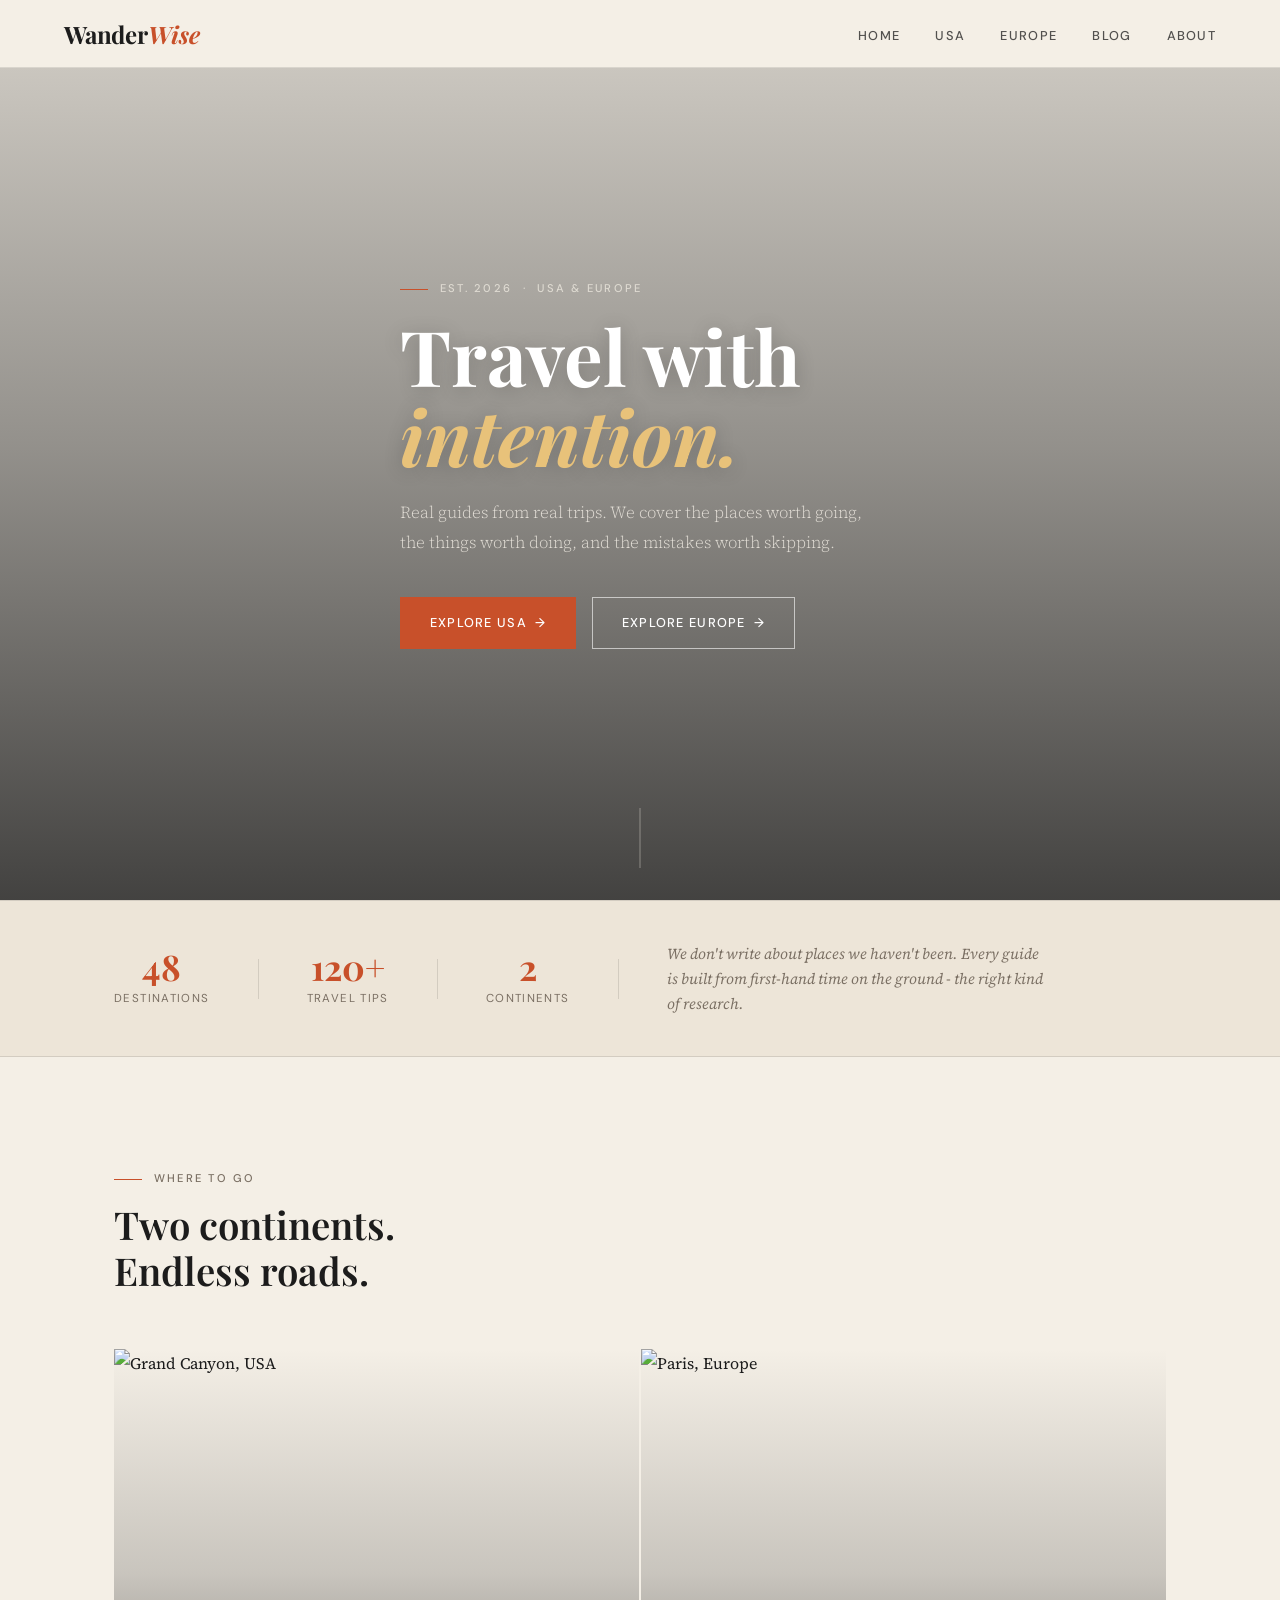
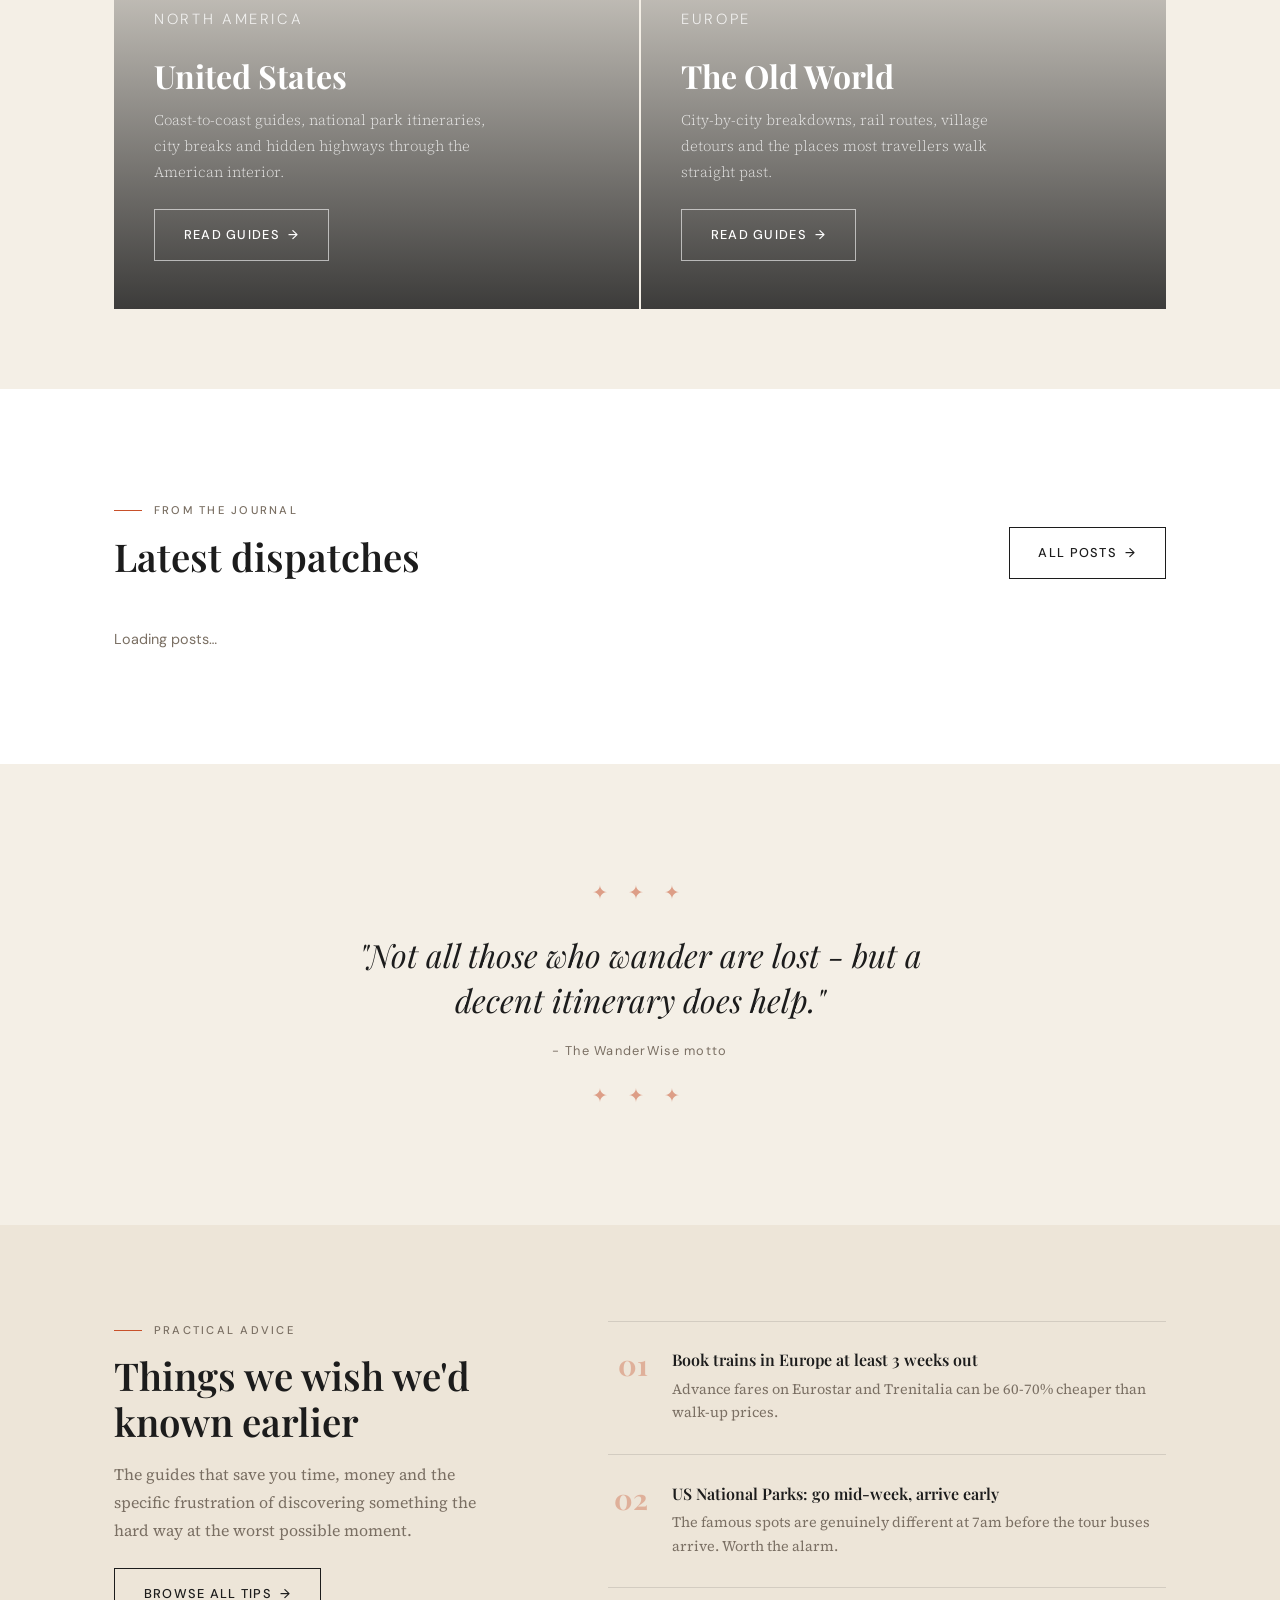
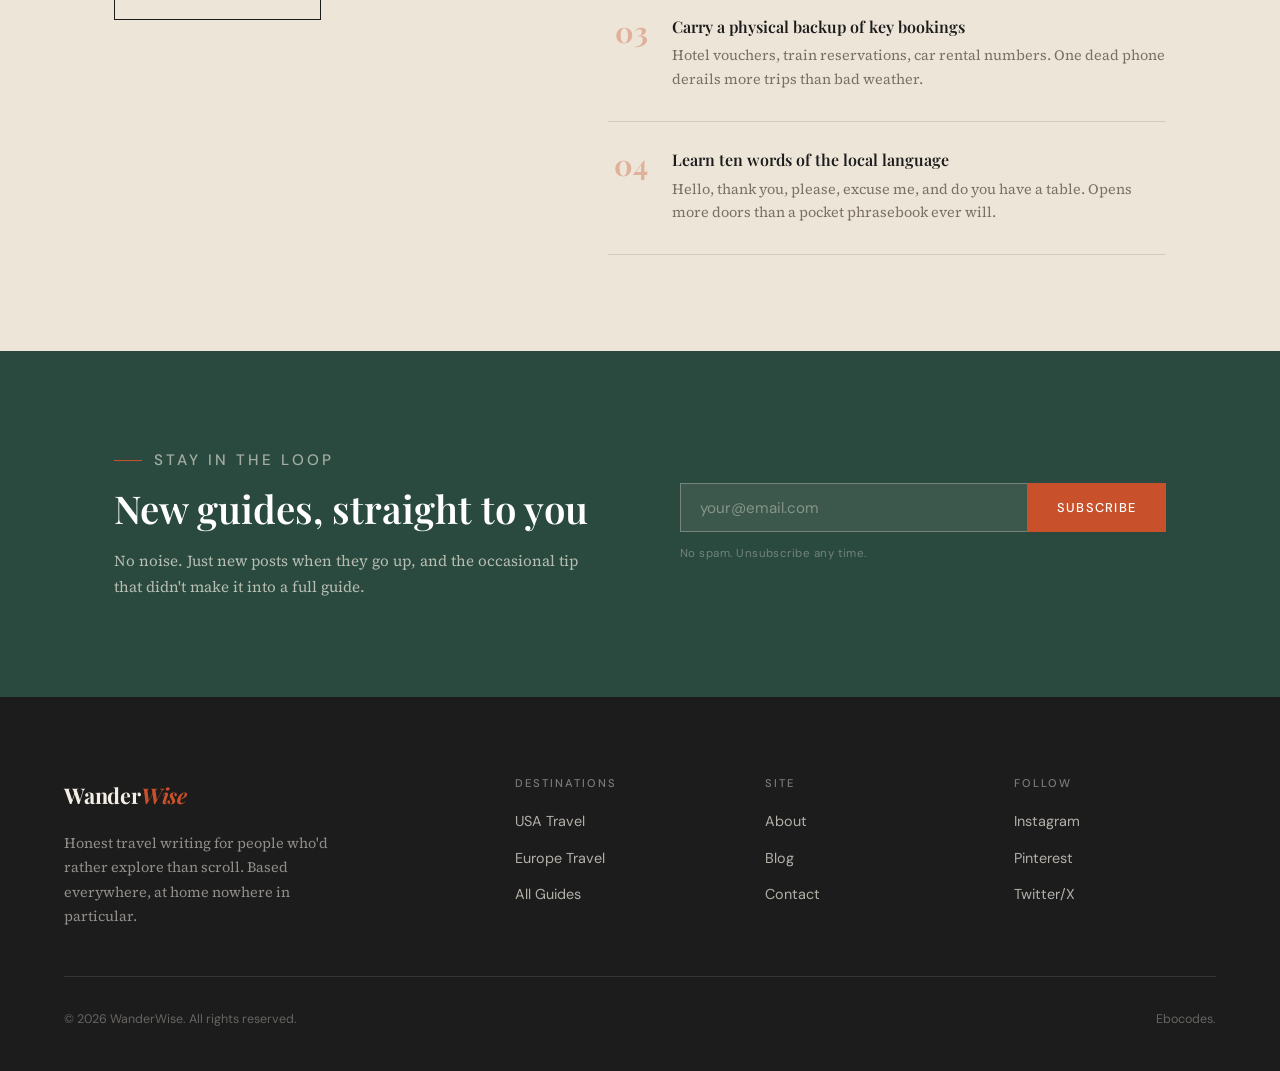
==== commit fae4ed9a: "Rollback" ====
--- a/index.html
+++ b/index.html
@@ -1,333 +1,279 @@
 <!DOCTYPE html>
 <html lang="en">
+
 <head>
-    <meta charset="UTF-8">
-    <meta name="viewport" content="width=device-width, initial-scale=1.0">
-    
-    <title>WanderWise — Honest Travel Guides & Interactive Itinerary Planner</title>
-    <meta name="description" content="Explore custom day-by-day itineraries, real-time travel budget calculators, and honest destination guides for USA and Europe with WanderWise.">
-    <meta name="keywords" content="travel guides, itinerary planner, USA travel, Europe travel, travel budget calculator">
-
-    <!-- Schema.org JSON-LD -->
-    <script type="application/ld+json">
-    {
-      "@context": "https://schema.org",
-      "@type": "WebSite",
-      "name": "WanderWise",
-      "url": "https://wanderwiseguide.vercel.app",
-      "description": "Honest travel guides & custom itinerary planner for USA and Europe"
+  <meta charset="UTF-8">
+  <meta name="viewport" content="width=device-width, initial-scale=1.0">
+
+  <!-- Primary SEO -->
+  <title>WanderWise — Honest Travel Guides for USA & Europe</title>
+  <meta name="description" content="Honest travel guides, practical itineraries and tips for exploring the United States and Europe. Written by travellers, for travellers.">
+  <meta name="keywords" content="travel guides, USA travel, Europe travel, travel tips, itineraries, road trips, national parks">
+  <meta name="author" content="WanderWise">
+  <link rel="canonical" href="https://wanderwiseguide.vercel.app/index.html">
+
+  <!-- Open Graph (WhatsApp, Facebook, LinkedIn) -->
+  <meta property="og:type" content="website">
+  <meta property="og:site_name" content="WanderWise">
+  <meta property="og:title" content="WanderWise — Honest Travel Guides for USA & Europe">
+  <meta property="og:description" content="Real guides from real trips. We cover the places worth going, the things worth doing, and the mistakes worth skipping.">
+  <meta property="og:url" content="https://wanderwiseguide.vercel.app/">
+  <meta property="og:image" content="https://images.unsplash.com/photo-1476514525535-07fb3b4ae5f1?w=1200&q=85">
+  <meta property="og:image:width" content="1200">
+  <meta property="og:image:height" content="630">
+  <meta property="og:locale" content="en_US">
+
+  <!-- Twitter Card -->
+  <meta name="twitter:card" content="summary_large_image">
+  <meta name="twitter:title" content="WanderWise — Honest Travel Guides for USA & Europe">
+  <meta name="twitter:description" content="Real guides from real trips. We cover the places worth going, the things worth doing, and the mistakes worth skipping.">
+  <meta name="twitter:image" content="https://images.unsplash.com/photo-1476514525535-07fb3b4ae5f1?w=1200&q=85">
+
+  <!-- Favicon -->
+  <link rel="apple-touch-icon" sizes="180x180" href="apple-touch-icon.png">
+  <link rel="icon" type="image/png" sizes="32x32" href="favicon-32x32.png">
+  <link rel="icon" type="image/png" sizes="16x16" href="favicon-16x16.png">
+  <link rel="manifest" href="site.webmanifest">
+
+  <!-- Stylesheets -->
+  <link rel="stylesheet" href="css/global.css">
+  <link rel="stylesheet" href="css/style.css">
+
+  <!-- Structured Data (JSON-LD) -->
+  <script type="application/ld+json">
+  {
+    "@context": "https://schema.org",
+    "@type": "WebSite",
+    "name": "WanderWise",
+    "url": "https://wanderwiseguide.vercel.app",
+    "description": "Honest travel guides for the USA and Europe",
+    "potentialAction": {
+      "@type": "SearchAction",
+      "target": "https://wanderwiseguide.vercel.app/pages/blog.html?search={search_term_string}",
+      "query-input": "required name=search_term_string"
     }
-    </script>
-
-    <!-- Google Fonts & FontAwesome -->
-    <link rel="preconnect" href="https://fonts.googleapis.com">
-    <link rel="preconnect" href="https://fonts.gstatic.com" crossorigin>
-    <link href="https://fonts.googleapis.com/css2?family=Outfit:wght@300;400;500;600;700;800;900&display=swap" rel="stylesheet">
-    <link rel="stylesheet" href="https://cdnjs.cloudflare.com/ajax/libs/font-awesome/6.4.0/css/all.min.css">
-    
-    <!-- Tailwind CSS CDN -->
-    <script src="https://cdn.tailwindcss.com"></script>
-    
-    <!-- Custom Stylesheet -->
-    <link rel="stylesheet" href="css/wanderwise-styles.css">
+  }
+  </script>
 </head>
-<body class="min-h-screen flex flex-col antialiased bg-[#FDFBF7] text-slate-900">
-
-    <!-- Glass Header Navigation -->
-    <header class="glass-header sticky top-0 z-40 transition-all">
-        <div class="max-w-7xl mx-auto px-4 sm:px-6 lg:px-8">
-            <div class="flex justify-between items-center h-20">
-                
-                <!-- Logo -->
-                <a href="#" onclick="showPage('home')" class="flex items-center space-x-2 text-2xl font-black text-slate-900 tracking-tight">
-                    <span class="h-10 w-10 rounded-2xl bg-amber-600 text-white flex items-center justify-center text-xl shadow-md">
-                        <i class="fa-solid fa-compass"></i>
-                    </span>
-                    <span>Wander<span class="text-amber-600">Wise</span></span>
-                </a>
-
-                <!-- Desktop Links -->
-                <nav class="hidden md:flex items-center space-x-8 text-xs uppercase font-bold tracking-wider text-slate-600">
-                    <button onclick="showPage('home')" class="hover:text-amber-600 transition">Destinations</button>
-                    <button onclick="showPage('saved')" class="hover:text-amber-600 transition flex items-center space-x-1.5">
-                        <span>Saved Trips</span>
-                        <span class="saved-trips-badge bg-rose-500 text-white text-[10px] font-extrabold px-1.5 py-0.5 rounded-full hidden">0</span>
-                    </button>
-                    <a href="#budget" class="hover:text-amber-600 transition">Budget Estimator</a>
-                    <a href="#tips" class="hover:text-amber-600 transition">Travel Tips</a>
-                </nav>
-
-                <!-- Action CTA -->
-                <div class="hidden md:block">
-                    <button onclick="openItineraryModal()" class="px-5 py-2.5 text-xs font-bold uppercase tracking-wider rounded-xl text-white bg-amber-600 hover:bg-amber-700 transition shadow-md">
-                        Plan Custom Trip
-                    </button>
-                </div>
-
-                <!-- Mobile Menu Button -->
-                <button id="nav-burger" class="md:hidden p-2 text-slate-700 hover:text-amber-600">
-                    <i class="fa-solid fa-bars text-xl"></i>
-                </button>
-            </div>
-        </div>
-
-        <!-- Mobile Drawer Menu -->
-        <div id="nav-drawer" class="hidden md:hidden bg-[#FDFBF7] border-b border-slate-200 px-4 pt-3 pb-6 space-y-3">
-            <button onclick="showPage('home')" class="block w-full text-left py-2 text-sm font-semibold text-slate-700">Destinations</button>
-            <button onclick="showPage('saved')" class="block w-full text-left py-2 text-sm font-semibold text-slate-700 flex items-center justify-between">
-                <span>Saved Trips</span>
-                <span class="saved-trips-badge bg-rose-500 text-white text-xs font-bold px-2 py-0.5 rounded-full hidden">0</span>
-            </button>
-            <a href="#budget" onclick="document.getElementById('nav-drawer').classList.add('hidden')" class="block py-2 text-sm font-semibold text-slate-700">Budget Estimator</a>
-            <a href="#tips" onclick="document.getElementById('nav-drawer').classList.add('hidden')" class="block py-2 text-sm font-semibold text-slate-700">Travel Tips</a>
-            <button onclick="openItineraryModal()" class="w-full mt-2 px-4 py-3 text-xs font-bold uppercase tracking-wider rounded-xl text-white bg-amber-600">
-                Plan Custom Trip
-            </button>
-        </div>
-    </header>
-
-    <main class="flex-grow">
-
-        <!-- 1. HOME / DESTINATIONS PAGE -->
-        <div id="page-home" class="page-content">
-            <!-- Hero Banner -->
-            <section class="relative py-20 sm:py-28 bg-slate-900 text-white overflow-hidden">
-                <img src="https://images.unsplash.com/photo-1476514525535-07fb3b4ae5f1?w=1600&q=85" alt="WanderWise Hero" class="absolute inset-0 w-full h-full object-cover opacity-30">
-                <div class="absolute inset-0 bg-gradient-to-t from-slate-950 via-slate-900/60 to-transparent"></div>
-
-                <div class="max-w-7xl mx-auto px-4 sm:px-6 lg:px-8 relative z-10 text-center">
-                    <span class="text-xs font-bold uppercase tracking-widest text-amber-400 bg-amber-950/60 px-4 py-1.5 rounded-full border border-amber-500/30 inline-block mb-4">
-                        Curated Travel Guides & Itinerary Generator
-                    </span>
-                    
-                    <h1 class="text-4xl sm:text-6xl font-black mb-4 tracking-tight leading-tight">
-                        Travel with <span class="text-amber-400">Intention</span>
-                    </h1>
-
-                    <p class="text-base sm:text-xl text-slate-200 max-w-2xl mx-auto mb-10 leading-relaxed font-light">
-                        First-hand travel guides, practical day-by-day itineraries, and real budget estimates for North America & Europe.
-                    </p>
-
-                    <div class="flex flex-wrap justify-center gap-4">
-                        <button onclick="openItineraryModal()" class="px-8 py-3.5 bg-amber-600 hover:bg-amber-500 text-white font-bold text-xs uppercase tracking-wider rounded-xl transition shadow-xl flex items-center space-x-2">
-                            <i class="fa-solid fa-map-location-dot"></i>
-                            <span>Build Custom Itinerary</span>
-                        </button>
-                        <a href="#budget" class="px-8 py-3.5 bg-white/90 hover:bg-white text-slate-900 font-bold text-xs uppercase tracking-wider rounded-xl transition shadow-lg flex items-center space-x-2">
-                            <i class="fa-solid fa-calculator"></i>
-                            <span>Estimate Trip Budget</span>
-                        </a>
-                    </div>
-                </div>
-            </section>
-
-            <!-- DESTINATIONS GRID SECTION -->
-            <section class="max-w-7xl mx-auto px-4 sm:px-6 lg:px-8 py-16">
-                <div class="flex flex-col md:flex-row justify-between items-start md:items-end mb-10">
-                    <div>
-                        <span class="text-xs font-bold uppercase tracking-wider text-amber-700">Where To Next</span>
-                        <h2 class="text-3xl sm:text-4xl font-black text-slate-900 mt-1">Featured Destinations</h2>
-                    </div>
-
-                    <!-- Region Filter Tabs -->
-                    <div class="flex flex-wrap gap-2 mt-4 md:mt-0">
-                        <button onclick="filterRegion('all')" data-region="all" class="region-tab px-4 py-2 text-xs font-bold rounded-xl bg-slate-900 text-white shadow-md transition">
-                            All Destinations
-                        </button>
-                        <button onclick="filterRegion('usa')" data-region="usa" class="region-tab px-4 py-2 text-xs font-bold rounded-xl bg-white text-slate-700 hover:bg-slate-100 transition">
-                            USA Travel
-                        </button>
-                        <button onclick="filterRegion('europe')" data-region="europe" class="region-tab px-4 py-2 text-xs font-bold rounded-xl bg-white text-slate-700 hover:bg-slate-100 transition">
-                            Europe Travel
-                        </button>
-                    </div>
-                </div>
-
-                <div id="destinations-grid" class="grid grid-cols-1 md:grid-cols-2 lg:grid-cols-3 gap-8">
-                    <!-- Injected by JS -->
-                </div>
-            </section>
-
-            <!-- BUDGET ESTIMATOR SECTION -->
-            <section id="budget" class="py-16 bg-slate-900 text-white border-t border-slate-800">
-                <div class="max-w-7xl mx-auto px-4 sm:px-6 lg:px-8">
-                    <div class="max-w-3xl mx-auto text-center mb-12">
-                        <span class="text-xs font-bold uppercase tracking-widest text-amber-400 bg-amber-950/60 px-4 py-1.5 rounded-full border border-amber-500/30 inline-block mb-3">
-                            Expense Estimator
-                        </span>
-                        <h2 class="text-3xl sm:text-4xl font-black text-white">Travel Budget Estimator</h2>
-                        <p class="text-sm text-slate-400 mt-2">Estimate total trip costs for accommodation, dining, transport, and activities.</p>
-                    </div>
-
-                    <div class="bg-slate-950 p-6 sm:p-8 rounded-3xl border border-slate-800 grid grid-cols-1 lg:grid-cols-2 gap-8 items-center max-w-5xl mx-auto">
-                        <!-- Controls -->
-                        <div class="space-y-4">
-                            <div>
-                                <label class="block text-xs font-bold uppercase text-slate-400 mb-1">Destination</label>
-                                <select id="calc-dest-select" onchange="updateBudgetCalcOutput()" class="w-full p-3 bg-slate-900 border border-slate-800 rounded-xl text-sm font-semibold text-white">
-                                    <!-- Options by JS -->
-                                </select>
-                            </div>
-
-                            <div class="grid grid-cols-2 gap-4">
-                                <div>
-                                    <label class="block text-xs font-bold uppercase text-slate-400 mb-1">Duration (Days)</label>
-                                    <input type="number" id="calc-duration-input" value="5" min="1" max="30" oninput="updateBudgetCalcOutput()"
-                                           class="w-full p-3 bg-slate-900 border border-slate-800 rounded-xl text-sm font-semibold text-white">
-                                </div>
-                                <div>
-                                    <label class="block text-xs font-bold uppercase text-slate-400 mb-1">Travelers</label>
-                                    <input type="number" id="calc-travelers-input" value="1" min="1" max="10" oninput="updateBudgetCalcOutput()"
-                                           class="w-full p-3 bg-slate-900 border border-slate-800 rounded-xl text-sm font-semibold text-white">
-                                </div>
-                            </div>
-
-                            <div>
-                                <label class="block text-xs font-bold uppercase text-slate-400 mb-1">Travel Style</label>
-                                <select id="calc-style-select" onchange="updateBudgetCalcOutput()" class="w-full p-3 bg-slate-900 border border-slate-800 rounded-xl text-sm font-semibold text-white">
-                                    <option value="budget">Budget (Hostels & Street Food)</option>
-                                    <option value="midrange" selected>Mid-Range (Boutique Hotels & Dining)</option>
-                                    <option value="luxury">Luxury (Resorts & Private Tours)</option>
-                                </select>
-                            </div>
-                        </div>
-
-                        <!-- Output Card -->
-                        <div class="bg-slate-900 p-6 rounded-2xl border border-slate-800 flex flex-col justify-between h-full">
-                            <h4 class="text-xs font-bold uppercase tracking-wider text-amber-400 mb-4">Itemized Cost Breakdown</h4>
-                            
-                            <div class="space-y-3 text-xs text-slate-300">
-                                <div class="flex justify-between border-b border-slate-800 pb-2">
-                                    <span>Accommodation (Est):</span>
-                                    <strong id="calc-out-acc" class="text-white">$0</strong>
-                                </div>
-                                <div class="flex justify-between border-b border-slate-800 pb-2">
-                                    <span>Food & Dining (Est):</span>
-                                    <strong id="calc-out-food" class="text-white">$0</strong>
-                                </div>
-                                <div class="flex justify-between border-b border-slate-800 pb-2">
-                                    <span>Local Transport / Transit:</span>
-                                    <strong id="calc-out-trans" class="text-white">$0</strong>
-                                </div>
-                                <div class="flex justify-between border-b border-slate-800 pb-2">
-                                    <span>Activities & Admissions:</span>
-                                    <strong id="calc-out-act" class="text-white">$0</strong>
-                                </div>
-                            </div>
-
-                            <div class="pt-4 border-t border-slate-800 mt-4 text-center">
-                                <p class="text-xs uppercase font-bold text-amber-400">Estimated Total Trip Spend</p>
-                                <p id="calc-out-total" class="text-3xl font-black text-white mt-1">$0</p>
-                            </div>
-                        </div>
-                    </div>
-                </div>
-            </section>
-
-            <!-- TRAVEL TIPS SECTION -->
-            <section id="tips" class="py-16">
-                <div class="max-w-5xl mx-auto px-4 sm:px-6 lg:px-8">
-                    <div class="text-center mb-10">
-                        <span class="text-xs font-bold uppercase tracking-wider text-amber-700">First-Hand Advice</span>
-                        <h2 class="text-3xl sm:text-4xl font-black text-slate-900 mt-1">Things We Wish We Knew Earlier</h2>
-                    </div>
-
-                    <div id="travel-tips-list" class="space-y-4">
-                        <!-- Injected by JS -->
-                    </div>
-                </div>
-            </section>
-        </div>
-
-        <!-- 2. SAVED TRIPS PAGE -->
-        <div id="page-saved" class="page-content hidden">
-            <div class="max-w-7xl mx-auto px-4 sm:px-6 lg:px-8 py-12">
-                <h1 class="text-3xl sm:text-4xl font-black text-slate-900 mb-2">My Saved Trips</h1>
-                <p class="text-sm text-slate-500 mb-8">Bookmarked destinations saved in browser storage.</p>
-
-                <div id="saved-grid" class="grid grid-cols-1 md:grid-cols-2 lg:grid-cols-3 gap-8">
-                    <!-- Cards injected by JS -->
-                </div>
-
-                <div id="saved-empty" class="hidden text-center py-20 bg-white rounded-3xl border border-slate-200 shadow-sm">
-                    <i class="fa-regular fa-heart text-5xl text-slate-300 mb-4"></i>
-                    <h3 class="text-xl font-bold text-slate-800">No Saved Destinations</h3>
-                    <p class="text-sm text-slate-500 mt-1">Click the heart icon on any destination card to bookmark it here.</p>
-                    <button onclick="showPage('home')" class="mt-6 px-5 py-2.5 bg-amber-600 text-white font-bold text-xs uppercase tracking-wider rounded-xl transition">
-                        Browse Destinations
-                    </button>
-                </div>
-            </div>
-        </div>
-
-    </main>
-
-    <!-- CUSTOM ITINERARY MODAL -->
-    <div id="itinerary-modal" class="fixed inset-0 bg-slate-950/80 z-50 hidden flex items-center justify-center p-4">
-        <div class="bg-white rounded-3xl shadow-2xl w-full max-w-3xl p-6 sm:p-8 relative max-h-[90vh] flex flex-col">
-            <div class="flex justify-between items-center mb-4">
-                <h3 class="text-2xl font-black text-slate-900">Custom Itinerary Generator</h3>
-                <button onclick="closeItineraryModal()" class="text-slate-400 hover:text-slate-800 text-xl">
-                    <i class="fa-solid fa-xmark"></i>
-                </button>
-            </div>
-
-            <!-- Controls Header -->
-            <div class="grid grid-cols-1 sm:grid-cols-3 gap-3 bg-slate-50 p-4 rounded-2xl border border-slate-200 mb-6 shrink-0">
-                <div>
-                    <label class="block text-[11px] font-bold uppercase text-slate-500 mb-1">Destination</label>
-                    <select id="planner-dest-select" onchange="updateModalItineraryOutput()" class="w-full p-2 bg-white border border-slate-200 rounded-lg text-xs font-semibold">
-                        <option value="paris">Paris, France</option>
-                        <option value="grand-canyon">Grand Canyon, USA</option>
-                        <option value="rome">Rome, Italy</option>
-                        <option value="nyc">New York City, USA</option>
-                        <option value="amalfi">Amalfi Coast, Italy</option>
-                        <option value="yellowstone">Yellowstone, USA</option>
-                    </select>
-                </div>
-                <div>
-                    <label class="block text-[11px] font-bold uppercase text-slate-500 mb-1">Duration</label>
-                    <select id="planner-duration-select" onchange="updateModalItineraryOutput()" class="w-full p-2 bg-white border border-slate-200 rounded-lg text-xs font-semibold">
-                        <option value="3">3 Days (Express)</option>
-                        <option value="5" selected>5 Days (Standard)</option>
-                        <option value="7">7 Days (Complete)</option>
-                    </select>
-                </div>
-                <div>
-                    <label class="block text-[11px] font-bold uppercase text-slate-500 mb-1">Travel Style</label>
-                    <select id="planner-style-select" onchange="updateModalItineraryOutput()" class="w-full p-2 bg-white border border-slate-200 rounded-lg text-xs font-semibold">
-                        <option value="budget">Budget Explorer</option>
-                        <option value="culture" selected>Food & Culture</option>
-                        <option value="luxury">Luxury & Leisure</option>
-                    </select>
-                </div>
-            </div>
-
-            <!-- Output Container -->
-            <div id="itinerary-output-container" class="flex-grow overflow-y-auto pr-2">
-                <!-- Injected by JS -->
-            </div>
-        </div>
+
+<body>
+
+  <!-- NAVIGATION -->
+  <nav class="site-nav" role="navigation" aria-label="Main navigation">
+    <a href="index.html" class="nav-logo">Wander<span>Wise</span></a>
+    <ul class="nav-links" role="list">
+      <li><a href="index.html">Home</a></li>
+      <li><a href="pages/usa.html">USA</a></li>
+      <li><a href="pages/europe.html">Europe</a></li>
+      <li><a href="pages/blog.html">Blog</a></li>
+      <li><a href="pages/about.html">About</a></li>
+    </ul>
+    <button class="nav-burger" id="nav-burger" aria-label="Open menu" aria-expanded="false">
+      <span></span><span></span><span></span>
+    </button>
+  </nav>
+  <div class="nav-drawer" id="nav-drawer" role="navigation" aria-label="Mobile navigation">
+    <a href="index.html">Home</a>
+    <a href="pages/usa.html">USA Travel</a>
+    <a href="pages/europe.html">Europe Travel</a>
+    <a href="pages/blog.html">Blog</a>
+    <a href="pages/about.html">About</a>
+  </div>
+
+  <main>
+
+    <!-- HERO -->
+    <section class="hero" aria-label="Hero">
+      <div class="hero-bg" aria-hidden="true">
+        <img src="https://images.unsplash.com/photo-1476514525535-07fb3b4ae5f1?w=1600&q=85" alt="Aerial view of road through landscape" class="hero-img">
+        <div class="hero-overlay"></div>
+      </div>
+      <div class="hero-content container">
+        <div class="hero-text">
+          <p class="section-label" style="color:rgba(244,239,230,0.7);">Est. 2026 &nbsp;·&nbsp; USA &amp; Europe</p>
+          <h1>Travel with<br><em>intention.</em></h1>
+          <p class="hero-sub">Real guides from real trips. We cover the places worth going, the things worth doing, and the mistakes worth skipping.</p>
+          <div class="hero-ctas">
+            <a href="pages/usa.html" class="btn btn-filled">Explore USA <span class="arr">→</span></a>
+            <a href="pages/europe.html" class="btn btn-light">Explore Europe <span class="arr">→</span></a>
+          </div>
+        </div>
+      </div>
+      <div class="hero-scroll" aria-hidden="true"><span></span></div>
+    </section>
+
+    <!-- INTRO STRIP -->
+    <section class="intro-strip">
+      <div class="container">
+        <div class="intro-strip-inner">
+          <div class="intro-stat">
+            <span class="stat-num">48</span>
+            <span class="stat-label">Destinations</span>
+          </div>
+          <div class="intro-divider"></div>
+          <div class="intro-stat">
+            <span class="stat-num">120+</span>
+            <span class="stat-label">Travel Tips</span>
+          </div>
+          <div class="intro-divider"></div>
+          <div class="intro-stat">
+            <span class="stat-num">2</span>
+            <span class="stat-label">Continents</span>
+          </div>
+          <div class="intro-divider"></div>
+          <p class="intro-tagline">We don't write about places we haven't been. Every guide is built from first-hand time on the ground - the right kind of research.</p>
+        </div>
+      </div>
+    </section>
+
+    <!-- FEATURED DESTINATIONS -->
+    <section class="destinations-section">
+      <div class="container">
+        <div class="section-header">
+          <p class="section-label">Where to go</p>
+          <h2>Two continents.<br>Endless roads.</h2>
+        </div>
+        <div class="dest-grid">
+          <a href="pages/usa.html" class="dest-card dest-usa">
+            <div class="dest-img-wrap">
+              <img src="https://images.unsplash.com/photo-1485738422979-f5c462d49f74?w=900&q=80" alt="Grand Canyon, USA" loading="lazy">
+              <div class="dest-overlay"></div>
+            </div>
+            <div class="dest-body">
+              <p class="dest-eyebrow">North America</p>
+              <h3>United States</h3>
+              <p>Coast-to-coast guides, national park itineraries, city breaks and hidden highways through the American interior.</p>
+              <span class="dest-link btn btn-light">Read guides <span class="arr">→</span></span>
+            </div>
+          </a>
+          <a href="pages/europe.html" class="dest-card dest-europe">
+            <div class="dest-img-wrap">
+              <img src="https://images.unsplash.com/photo-1499856871958-5b9627545d1a?w=900&q=80" alt="Paris, Europe" loading="lazy">
+              <div class="dest-overlay"></div>
+            </div>
+            <div class="dest-body">
+              <p class="dest-eyebrow">Europe</p>
+              <h3>The Old World</h3>
+              <p>City-by-city breakdowns, rail routes, village detours and the places most travellers walk straight past.</p>
+              <span class="dest-link btn btn-light">Read guides <span class="arr">→</span></span>
+            </div>
+          </a>
+        </div>
+      </div>
+    </section>
+
+    <!-- LATEST POSTS -->
+    <section class="posts-section">
+      <div class="container">
+        <div class="posts-header">
+          <div>
+            <p class="section-label">From the journal</p>
+            <h2>Latest dispatches</h2>
+          </div>
+          <a href="pages/blog.html" class="btn btn-outline">All posts <span class="arr">→</span></a>
+        </div>
+        <div class="posts-grid" id="home-posts">
+          <div class="posts-loading">Loading posts…</div>
+        </div>
+      </div>
+    </section>
+
+    <!-- PULL QUOTE -->
+    <section class="quote-section">
+      <div class="container">
+        <div class="ornament">✦ ✦ ✦</div>
+        <blockquote class="pull-quote">
+          <p>"Not all those who wander are lost - but a decent itinerary does help."</p>
+          <cite>- The WanderWise motto</cite>
+        </blockquote>
+        <div class="ornament">✦ ✦ ✦</div>
+      </div>
+    </section>
+
+    <!-- TIPS PREVIEW -->
+    <section class="tips-section">
+      <div class="container">
+        <div class="tips-inner">
+          <div class="tips-text">
+            <p class="section-label">Practical advice</p>
+            <h2>Things we wish we'd known earlier</h2>
+            <p>The guides that save you time, money and the specific frustration of discovering something the hard way at the worst possible moment.</p>
+            <a href="pages/blog.html" class="btn btn-outline" style="margin-top:1.5rem">Browse all tips <span class="arr">→</span></a>
+          </div>
+          <div class="tips-list">
+            <div class="tip-item"><span class="tip-num">01</span><div><h4>Book trains in Europe at least 3 weeks out</h4><p>Advance fares on Eurostar and Trenitalia can be 60-70% cheaper than walk-up prices.</p></div></div>
+            <div class="tip-item"><span class="tip-num">02</span><div><h4>US National Parks: go mid-week, arrive early</h4><p>The famous spots are genuinely different at 7am before the tour buses arrive. Worth the alarm.</p></div></div>
+            <div class="tip-item"><span class="tip-num">03</span><div><h4>Carry a physical backup of key bookings</h4><p>Hotel vouchers, train reservations, car rental numbers. One dead phone derails more trips than bad weather.</p></div></div>
+            <div class="tip-item"><span class="tip-num">04</span><div><h4>Learn ten words of the local language</h4><p>Hello, thank you, please, excuse me, and do you have a table. Opens more doors than a pocket phrasebook ever will.</p></div></div>
+          </div>
+        </div>
+      </div>
+    </section>
+
+    <!-- NEWSLETTER -->
+    <section class="newsletter-section">
+      <div class="container">
+        <div class="newsletter-inner">
+          <div class="newsletter-text">
+            <p class="section-label" style="color:rgba(244,239,230,0.6);">Stay in the loop</p>
+            <h2>New guides, straight to you</h2>
+            <p>No noise. Just new posts when they go up, and the occasional tip that didn't make it into a full guide.</p>
+          </div>
+          <form class="newsletter-form" onsubmit="handleSubscribe(event)">
+            <div class="newsletter-field">
+              <input type="email" placeholder="your@email.com" required aria-label="Email address">
+              <button type="submit" class="btn btn-filled">Subscribe</button>
+            </div>
+            <p class="newsletter-small">No spam. Unsubscribe any time.</p>
+          </form>
+        </div>
+      </div>
+    </section>
+
+  </main>
+
+  <!-- FOOTER -->
+  <footer class="site-footer">
+    <div class="footer-grid">
+      <div class="footer-brand">
+        <a href="index.html" class="nav-logo">Wander<span>Wise</span></a>
+        <p>Honest travel writing for people who'd rather explore than scroll. Based everywhere, at home nowhere in particular.</p>
+      </div>
+      <div class="footer-col"><h4>Destinations</h4><a href="pages/usa.html">USA Travel</a><a href="pages/europe.html">Europe Travel</a><a href="pages/blog.html">All Guides</a></div>
+      <div class="footer-col"><h4>Site</h4><a href="pages/about.html">About</a><a href="pages/blog.html">Blog</a><a href="pages/about.html#contact">Contact</a></div>
+      <div class="footer-col"><h4>Follow</h4><a href="#">Instagram</a><a href="#">Pinterest</a><a href="#">Twitter/X</a></div>
     </div>
-
-    <!-- FOOTER -->
-    <footer class="bg-slate-900 text-white py-10 border-t border-slate-800">
-        <div class="max-w-7xl mx-auto px-4 sm:px-6 lg:px-8 flex flex-col sm:flex-row justify-between items-center space-y-4 sm:space-y-0">
-            <div class="flex items-center space-x-2">
-                <span class="h-8 w-8 rounded-xl bg-amber-600 text-white flex items-center justify-center font-bold">
-                    <i class="fa-solid fa-compass"></i>
-                </span>
-                <span class="text-xl font-black">WanderWise</span>
-            </div>
-            <p class="text-xs text-slate-400">&copy; 2026 WanderWise Travel. All rights reserved.</p>
-        </div>
-    </footer>
-
-    <!-- JavaScript Modules -->
-    <script src="js/travel-data.js"></script>
-    <script src="js/itinerary-planner.js"></script>
-    <script src="js/budget-calculator.js"></script>
-    <script src="js/saved-trips.js"></script>
-    <script src="js/app.js"></script>
+    <div class="footer-bottom">
+      <span>© 2026 WanderWise. All rights reserved.</span>
+      <span>Ebocodes.</span>
+    </div>
+  </footer>
+
+  <script type="module">
+    import '/js/global.js';
+
+    async function init() {
+      const grid = document.getElementById('home-posts');
+      await WW.seedIfEmpty();
+      const posts = await WW.getPosts();
+      const latest = posts.slice(0, 3);
+      if (!latest.length) {
+        grid.innerHTML = '<p style="color:var(--warm-grey);font-family:var(--sans);font-size:0.9rem;">No posts yet. Check back soon.</p>';
+        return;
+      }
+      grid.innerHTML = latest.map((p, i) =>
+        `<div class="home-post-card${i === 0 ? ' home-post-featured' : ''}">${WW.renderCard(p)}</div>`
+      ).join('');
+    }
+    init();
+
+    window.handleSubscribe = (e) => {
+      e.preventDefault();
+      const btn = e.target.querySelector('button');
+      btn.textContent = 'Subscribed ✓';
+      btn.disabled = true;
+      e.target.querySelector('input').value = '';
+    };
+  </script>
 </body>
 </html>
--- a/css/global.css
+++ b/css/global.css
@@ -0,0 +1,465 @@
+@import url('https://fonts.googleapis.com/css2?family=Playfair+Display:ital,wght@0,400;0,600;0,700;1,400;1,600&family=Source+Serif+4:ital,opsz,wght@0,8..60,300;0,8..60,400;0,8..60,600;1,8..60,300;1,8..60,400&family=DM+Sans:wght@300;400;500&display=swap');
+
+/* ── TOKENS ── */
+:root {
+  --ink: #1C1C1C;
+  --parchment: #F4EFE6;
+  --parchment2: #EDE5D8;
+  --sienna: #C8502A;
+  --sienna-d: #A83E1E;
+  --forest: #2B4A3F;
+  --gold: #D4A84B;
+  --warm-grey: #7A6F63;
+  --white: #FFFFFF;
+  --border: rgba(28, 28, 28, 0.12);
+
+  --serif-display: 'Playfair Display', Georgia, serif;
+  --serif-body: 'Source Serif 4', Georgia, serif;
+  --sans: 'DM Sans', system-ui, sans-serif;
+
+  --nav-h: 68px;
+  --max-w: 1180px;
+  --col: 680px;
+}
+
+/* ── RESET ── */
+*,
+*::before,
+*::after {
+  box-sizing: border-box;
+  margin: 0;
+  padding: 0;
+}
+
+html {
+  scroll-behavior: smooth;
+  font-size: 16px;
+}
+
+body {
+  font-family: var(--serif-body);
+  background: var(--parchment);
+  color: var(--ink);
+  line-height: 1.75;
+  -webkit-font-smoothing: antialiased;
+  -moz-osx-font-smoothing: grayscale;
+}
+
+img {
+  display: block;
+  max-width: 100%;
+  height: auto;
+}
+
+a {
+  color: inherit;
+  text-decoration: none;
+}
+
+ul {
+  list-style: none;
+}
+
+button {
+  cursor: pointer;
+  font-family: inherit;
+  border: none;
+  background: none;
+}
+
+/* ── GLOBAL NAV ── */
+.site-nav {
+  position: fixed;
+  top: 0;
+  left: 0;
+  right: 0;
+  z-index: 200;
+  height: var(--nav-h);
+  display: flex;
+  align-items: center;
+  justify-content: space-between;
+  padding: 0 5vw;
+  background: var(--parchment);
+  border-bottom: 1px solid var(--border);
+  transition: box-shadow 0.4s;
+}
+
+.site-nav.raised {
+  box-shadow: 0 2px 28px rgba(28, 28, 28, 0.07);
+}
+
+.nav-logo {
+  font-family: var(--serif-display);
+  font-size: 1.5rem;
+  font-weight: 700;
+  color: var(--ink);
+  letter-spacing: -0.01em;
+}
+
+.nav-logo span {
+  color: var(--sienna);
+  font-style: italic;
+}
+
+.nav-links {
+  display: flex;
+  align-items: center;
+  gap: 2.2rem;
+}
+
+.nav-links a {
+  font-family: var(--sans);
+  font-size: 0.8rem;
+  font-weight: 500;
+  letter-spacing: 0.1em;
+  text-transform: uppercase;
+  color: var(--ink);
+  opacity: 0.75;
+  transition: opacity 0.2s, color 0.2s;
+  position: relative;
+}
+
+.nav-links a::after {
+  content: '';
+  position: absolute;
+  bottom: -3px;
+  left: 0;
+  right: 100%;
+  height: 1px;
+  background: var(--sienna);
+  transition: right 0.3s ease;
+}
+
+.nav-links a:hover {
+  opacity: 1;
+}
+
+.nav-links a:hover::after {
+  right: 0;
+}
+
+.nav-links a.active {
+  opacity: 1;
+  color: var(--sienna);
+}
+
+.nav-burger {
+  display: none;
+  flex-direction: column;
+  gap: 5px;
+  padding: 4px;
+  background: none;
+  border: none;
+}
+
+.nav-burger span {
+  display: block;
+  width: 22px;
+  height: 1.5px;
+  background: var(--ink);
+  transition: 0.3s;
+}
+
+/* ── MOBILE NAV DRAWER ── */
+.nav-drawer {
+  display: none;
+  position: fixed;
+  top: var(--nav-h);
+  left: 0;
+  right: 0;
+  background: var(--parchment);
+  border-bottom: 1px solid var(--border);
+  padding: 1.5rem 5vw 2rem;
+  z-index: 199;
+  flex-direction: column;
+  gap: 1.2rem;
+}
+
+.nav-drawer.open {
+  display: flex;
+}
+
+.nav-drawer a {
+  font-family: var(--sans);
+  font-size: 1rem;
+  font-weight: 500;
+  letter-spacing: 0.08em;
+  text-transform: uppercase;
+  color: var(--ink);
+  opacity: 0.8;
+}
+
+/* ── LAYOUT HELPERS ── */
+.container {
+  max-width: var(--max-w);
+  margin: 0 auto;
+  padding: 0 5vw;
+}
+
+.col-text {
+  max-width: var(--col);
+  margin: 0 auto;
+}
+
+/* ── SECTION LABELS ── */
+.section-label {
+  font-family: var(--sans);
+  font-size: 0.7rem;
+  font-weight: 500;
+  letter-spacing: 0.2em;
+  text-transform: uppercase;
+  color: var(--warm-grey);
+  display: flex;
+  align-items: center;
+  gap: 0.75rem;
+}
+
+.section-label::before {
+  content: '';
+  display: inline-block;
+  width: 28px;
+  height: 1px;
+  background: var(--sienna);
+}
+
+/* ── HEADINGS ── */
+h1,
+h2,
+h3,
+h4 {
+  font-family: var(--serif-display);
+  line-height: 1.2;
+}
+
+h1 {
+  font-size: clamp(2.4rem, 5vw, 4rem);
+  font-weight: 700;
+}
+
+h2 {
+  font-size: clamp(1.8rem, 3vw, 2.6rem);
+  font-weight: 600;
+}
+
+h3 {
+  font-size: clamp(1.2rem, 2vw, 1.5rem);
+  font-weight: 600;
+}
+
+/* ── BUTTONS ── */
+.btn {
+  display: inline-flex;
+  align-items: center;
+  gap: 0.5rem;
+  font-family: var(--sans);
+  font-size: 0.8rem;
+  font-weight: 500;
+  letter-spacing: 0.1em;
+  text-transform: uppercase;
+  padding: 0.85rem 1.8rem;
+  border: 1.5px solid currentColor;
+  transition: background 0.25s, color 0.25s;
+}
+
+.btn-filled {
+  background: var(--sienna);
+  color: var(--white);
+  border-color: var(--sienna);
+}
+
+.btn-filled:hover {
+  background: var(--sienna-d);
+  border-color: var(--sienna-d);
+}
+
+.btn-outline {
+  color: var(--ink);
+}
+
+.btn-outline:hover {
+  background: var(--ink);
+  color: var(--parchment);
+}
+
+.btn-light {
+  color: var(--white);
+  border-color: rgba(255, 255, 255, 0.6);
+}
+
+.btn-light:hover {
+  background: var(--white);
+  color: var(--ink);
+}
+
+/* Arrow icon on buttons */
+.btn .arr {
+  font-style: normal;
+  transition: transform 0.25s;
+}
+
+.btn:hover .arr {
+  transform: translateX(4px);
+}
+
+/* ── POST CARDS ── */
+.post-card {
+  display: block;
+}
+
+.post-card-img {
+  width: 100%;
+  aspect-ratio: 16/10;
+  object-fit: cover;
+  transition: transform 0.5s ease;
+}
+
+.post-card-wrap {
+  overflow: hidden;
+}
+
+.post-card:hover .post-card-img {
+  transform: scale(1.04);
+}
+
+.post-card-meta {
+  display: flex;
+  align-items: center;
+  gap: 0.75rem;
+  margin: 1rem 0 0.5rem;
+  font-family: var(--sans);
+  font-size: 0.72rem;
+  font-weight: 500;
+  letter-spacing: 0.12em;
+  text-transform: uppercase;
+  color: var(--warm-grey);
+}
+
+.post-card-cat {
+  color: var(--sienna);
+  border-bottom: 1px solid var(--sienna);
+  padding-bottom: 1px;
+}
+
+.post-card h3 {
+  font-size: 1.15rem;
+  font-weight: 600;
+  line-height: 1.3;
+  margin-bottom: 0.5rem;
+  transition: color 0.2s;
+}
+
+.post-card:hover h3 {
+  color: var(--sienna);
+}
+
+.post-card p {
+  font-size: 0.9rem;
+  color: var(--warm-grey);
+  line-height: 1.65;
+  display: -webkit-box;
+  -webkit-line-clamp: 2;
+  -webkit-box-orient: vertical;
+  overflow: hidden;
+}
+
+/* ── FOOTER ── */
+.site-footer {
+  background: var(--ink);
+  color: var(--parchment);
+  padding: 5rem 5vw 2.5rem;
+}
+
+.footer-grid {
+  max-width: var(--max-w);
+  margin: 0 auto;
+  display: grid;
+  grid-template-columns: 2fr 1fr 1fr 1fr;
+  gap: 3rem;
+  padding-bottom: 3rem;
+  border-bottom: 1px solid rgba(244, 239, 230, 0.12);
+}
+
+.footer-brand .nav-logo {
+  color: var(--parchment);
+  font-size: 1.35rem;
+}
+
+.footer-brand p {
+  font-size: 0.9rem;
+  color: rgba(244, 239, 230, 0.55);
+  margin-top: 1rem;
+  max-width: 280px;
+  line-height: 1.7;
+  font-family: var(--serif-body);
+}
+
+.footer-col h4 {
+  font-family: var(--sans);
+  font-size: 0.7rem;
+  font-weight: 500;
+  letter-spacing: 0.18em;
+  text-transform: uppercase;
+  color: rgba(244, 239, 230, 0.45);
+  margin-bottom: 1.2rem;
+}
+
+.footer-col a {
+  display: block;
+  font-family: var(--sans);
+  font-size: 0.9rem;
+  color: rgba(244, 239, 230, 0.7);
+  margin-bottom: 0.7rem;
+  transition: color 0.2s;
+}
+
+.footer-col a:hover {
+  color: var(--parchment);
+}
+
+.footer-bottom {
+  max-width: var(--max-w);
+  margin: 2rem auto 0;
+  display: flex;
+  justify-content: space-between;
+  align-items: center;
+  font-family: var(--sans);
+  font-size: 0.78rem;
+  color: rgba(244, 239, 230, 0.35);
+}
+
+/* ── DIVIDERS ── */
+.ornament {
+  text-align: center;
+  color: var(--sienna);
+  font-size: 1.2rem;
+  letter-spacing: 0.5rem;
+  margin: 1rem 0;
+  opacity: 0.5;
+}
+
+/* ── RESPONSIVE ── */
+@media (max-width: 900px) {
+  .nav-links {
+    display: none;
+  }
+
+  .nav-burger {
+    display: flex;
+  }
+
+  .footer-grid {
+    grid-template-columns: 1fr 1fr;
+  }
+}
+
+@media (max-width: 560px) {
+  .footer-grid {
+    grid-template-columns: 1fr;
+  }
+
+  .footer-bottom {
+    flex-direction: column;
+    gap: 0.5rem;
+    text-align: center;
+  }
+}
--- a/css/style.css
+++ b/css/style.css
@@ -0,0 +1,489 @@
+/* home.css */
+
+/* ── HERO ── */
+.hero {
+  position: relative;
+  min-height: 100vh;
+  display: flex;
+  align-items: center;
+  padding-top: calc(var(--nav-h) + 2rem);
+  padding-bottom: 8vh;
+  overflow: hidden;
+}
+
+.hero-bg {
+  position: absolute;
+  inset: 0;
+  z-index: 0;
+}
+
+.hero-img {
+  width: 100%;
+  height: 100%;
+  object-fit: cover;
+  object-position: center 40%;
+}
+
+.hero-overlay {
+  position: absolute;
+  inset: 0;
+  background: linear-gradient(to top,
+      rgba(28, 28, 28, 0.82) 0%,
+      rgba(28, 28, 28, 0.45) 50%,
+      rgba(28, 28, 28, 0.15) 100%);
+}
+
+.hero-content {
+  position: relative;
+  z-index: 1;
+}
+
+.hero-text {
+  max-width: 620px;
+}
+
+.hero-text h1 {
+  color: var(--white);
+  font-size: clamp(3rem, 6vw, 5rem);
+  line-height: 1.05;
+  margin: 1rem 0 1.4rem;
+  text-shadow: 0 2px 20px rgba(0, 0, 0, 0.2);
+}
+
+.hero-text h1 em {
+  font-style: italic;
+  color: #e8c27a;
+}
+
+.hero-sub {
+  color: rgba(244, 239, 230, 0.82);
+  font-size: 1.05rem;
+  max-width: 480px;
+  margin-bottom: 2.5rem;
+  font-weight: 300;
+}
+
+.hero-ctas {
+  display: flex;
+  flex-wrap: wrap;
+  gap: 1rem;
+}
+
+/* Scroll indicator */
+.hero-scroll {
+  position: absolute;
+  bottom: 2rem;
+  left: 50%;
+  transform: translateX(-50%);
+  z-index: 1;
+}
+
+.hero-scroll span {
+  display: block;
+  width: 1px;
+  height: 60px;
+  background: rgba(244, 239, 230, 0.4);
+  margin: 0 auto;
+  animation: scrollPulse 2.2s ease-in-out infinite;
+}
+
+@keyframes scrollPulse {
+
+  0%,
+  100% {
+    transform: scaleY(1);
+    opacity: 0.4;
+  }
+
+  50% {
+    transform: scaleY(0.4) translateY(-10px);
+    opacity: 0.9;
+  }
+}
+
+/* ── INTRO STRIP ── */
+.intro-strip {
+  background: var(--parchment2);
+  border-top: 1px solid var(--border);
+  border-bottom: 1px solid var(--border);
+  padding: 2.5rem 0;
+}
+
+.intro-strip-inner {
+  display: flex;
+  align-items: center;
+  gap: 3rem;
+  flex-wrap: wrap;
+}
+
+.intro-stat {
+  display: flex;
+  flex-direction: column;
+  align-items: center;
+  flex-shrink: 0;
+}
+
+.stat-num {
+  font-family: var(--serif-display);
+  font-size: 2.2rem;
+  font-weight: 700;
+  color: var(--sienna);
+  line-height: 1;
+}
+
+.stat-label {
+  font-family: var(--sans);
+  font-size: 0.72rem;
+  letter-spacing: 0.12em;
+  text-transform: uppercase;
+  color: var(--warm-grey);
+  margin-top: 0.3rem;
+}
+
+.intro-divider {
+  width: 1px;
+  height: 40px;
+  background: var(--border);
+  flex-shrink: 0;
+}
+
+.intro-tagline {
+  font-size: 0.95rem;
+  color: var(--warm-grey);
+  font-style: italic;
+  max-width: 380px;
+  line-height: 1.65;
+}
+
+/* ── DESTINATIONS ── */
+.destinations-section {
+  padding: 7rem 0 5rem;
+}
+
+.section-header {
+  margin-bottom: 3.5rem;
+}
+
+.section-header h2 {
+  margin-top: 0.75rem;
+}
+
+.dest-grid {
+  display: grid;
+  grid-template-columns: 1fr 1fr;
+  gap: 2px;
+}
+
+.dest-card {
+  position: relative;
+  overflow: hidden;
+  min-height: 560px;
+  display: flex;
+  align-items: flex-end;
+}
+
+.dest-img-wrap {
+  position: absolute;
+  inset: 0;
+}
+
+.dest-img-wrap img {
+  width: 100%;
+  height: 100%;
+  object-fit: cover;
+  transition: transform 0.7s cubic-bezier(0.25, 0.46, 0.45, 0.94);
+}
+
+.dest-card:hover .dest-img-wrap img {
+  transform: scale(1.06);
+}
+
+.dest-overlay {
+  position: absolute;
+  inset: 0;
+  background: linear-gradient(to top, rgba(28, 28, 28, 0.85) 0%, rgba(28, 28, 28, 0.2) 60%, transparent 100%);
+  transition: opacity 0.4s;
+}
+
+.dest-card:hover .dest-overlay {
+  opacity: 0.9;
+}
+
+.dest-body {
+  position: relative;
+  z-index: 1;
+  padding: 3rem 2.5rem;
+  color: var(--white);
+}
+
+.dest-eyebrow {
+  font-family: var(--sans);
+  font-size: 0.7rem;
+  letter-spacing: 0.18em;
+  text-transform: uppercase;
+  opacity: 0.65;
+  margin-bottom: 0.5rem;
+}
+
+.dest-body h3 {
+  font-size: 2rem;
+  font-weight: 700;
+  margin-bottom: 0.8rem;
+  color: var(--white);
+}
+
+.dest-body p {
+  font-size: 0.92rem;
+  opacity: 0.8;
+  max-width: 340px;
+  margin-bottom: 1.5rem;
+  font-weight: 300;
+}
+
+.dest-link {
+  pointer-events: none;
+}
+
+/* ── POSTS ── */
+.posts-section {
+  padding: 7rem 0;
+  background: var(--white);
+}
+
+.posts-header {
+  display: flex;
+  justify-content: space-between;
+  align-items: flex-end;
+  margin-bottom: 3rem;
+  gap: 1rem;
+  flex-wrap: wrap;
+}
+
+.posts-header h2 {
+  margin-top: 0.75rem;
+}
+
+.posts-grid {
+  display: grid;
+  grid-template-columns: repeat(3, 1fr);
+  gap: 2.5rem 2rem;
+}
+
+.home-post-card {}
+
+.home-post-featured {}
+
+.posts-loading {
+  font-family: var(--sans);
+  font-size: 0.9rem;
+  color: var(--warm-grey);
+  grid-column: 1/-1;
+}
+
+/* ── PULL QUOTE ── */
+.quote-section {
+  padding: 6rem 0;
+  text-align: center;
+}
+
+.pull-quote p {
+  font-family: var(--serif-display);
+  font-size: clamp(1.4rem, 3vw, 2rem);
+  font-style: italic;
+  font-weight: 400;
+  color: var(--ink);
+  max-width: 640px;
+  margin: 1.5rem auto 0.75rem;
+  line-height: 1.4;
+}
+
+.pull-quote cite {
+  font-family: var(--sans);
+  font-size: 0.8rem;
+  letter-spacing: 0.1em;
+  color: var(--warm-grey);
+  font-style: normal;
+}
+
+/* ── TIPS ── */
+.tips-section {
+  padding: 6rem 0;
+  background: var(--parchment2);
+}
+
+.tips-inner {
+  display: grid;
+  grid-template-columns: 1fr 1.4fr;
+  gap: 6rem;
+  align-items: start;
+}
+
+.tips-text h2 {
+  margin-top: 0.75rem;
+  margin-bottom: 1rem;
+}
+
+.tips-text p {
+  color: var(--warm-grey);
+}
+
+.tips-list {
+  display: flex;
+  flex-direction: column;
+  gap: 0;
+}
+
+.tip-item {
+  display: flex;
+  gap: 1.5rem;
+  align-items: flex-start;
+  padding: 1.8rem 0;
+  border-bottom: 1px solid var(--border);
+}
+
+.tip-item:first-child {
+  border-top: 1px solid var(--border);
+}
+
+.tip-num {
+  font-family: var(--serif-display);
+  font-size: 1.8rem;
+  font-weight: 700;
+  color: var(--sienna);
+  opacity: 0.35;
+  line-height: 1;
+  flex-shrink: 0;
+  width: 2.5rem;
+  text-align: right;
+}
+
+.tip-item h4 {
+  font-size: 1rem;
+  font-weight: 600;
+  margin-bottom: 0.4rem;
+  line-height: 1.3;
+}
+
+.tip-item p {
+  font-size: 0.9rem;
+  color: var(--warm-grey);
+  line-height: 1.65;
+  margin: 0;
+}
+
+/* ── NEWSLETTER ── */
+.newsletter-section {
+  background: var(--forest);
+  padding: 6rem 0;
+  color: var(--white);
+}
+
+.newsletter-inner {
+  display: grid;
+  grid-template-columns: 1fr 1fr;
+  gap: 5rem;
+  align-items: center;
+}
+
+.newsletter-text h2 {
+  color: var(--white);
+  margin: 0.75rem 0 1rem;
+}
+
+.newsletter-text p {
+  color: rgba(244, 239, 230, 0.7);
+  font-size: 0.95rem;
+}
+
+.newsletter-field {
+  display: flex;
+  gap: 0;
+}
+
+.newsletter-field input {
+  flex: 1;
+  padding: 0.85rem 1.2rem;
+  border: 1.5px solid rgba(244, 239, 230, 0.3);
+  border-right: none;
+  background: rgba(244, 239, 230, 0.08);
+  color: var(--white);
+  font-family: var(--sans);
+  font-size: 0.95rem;
+  outline: none;
+  transition: border-color 0.2s;
+}
+
+.newsletter-field input::placeholder {
+  color: rgba(244, 239, 230, 0.4);
+}
+
+.newsletter-field input:focus {
+  border-color: rgba(244, 239, 230, 0.6);
+}
+
+.newsletter-field .btn-filled {
+  flex-shrink: 0;
+  white-space: nowrap;
+}
+
+.newsletter-small {
+  font-family: var(--sans);
+  font-size: 0.72rem;
+  color: rgba(244, 239, 230, 0.35);
+  margin-top: 0.75rem;
+  letter-spacing: 0.04em;
+}
+
+/* ── RESPONSIVE ── */
+@media (max-width: 900px) {
+  .dest-grid {
+    grid-template-columns: 1fr;
+    gap: 2px;
+  }
+
+  .dest-card {
+    min-height: 420px;
+  }
+
+  .posts-grid {
+    grid-template-columns: 1fr 1fr;
+  }
+
+  .tips-inner {
+    grid-template-columns: 1fr;
+    gap: 3rem;
+  }
+
+  .newsletter-inner {
+    grid-template-columns: 1fr;
+    gap: 2.5rem;
+  }
+
+  .intro-strip-inner {
+    justify-content: center;
+  }
+}
+
+@media (max-width: 600px) {
+  .posts-grid {
+    grid-template-columns: 1fr;
+  }
+
+  .newsletter-field {
+    flex-direction: column;
+  }
+
+  .newsletter-field input {
+    border-right: 1.5px solid rgba(244, 239, 230, 0.3);
+    border-bottom: none;
+  }
+
+  .hero-ctas {
+    flex-direction: column;
+  }
+
+  .posts-header {
+    flex-direction: column;
+    align-items: flex-start;
+  }
+}
